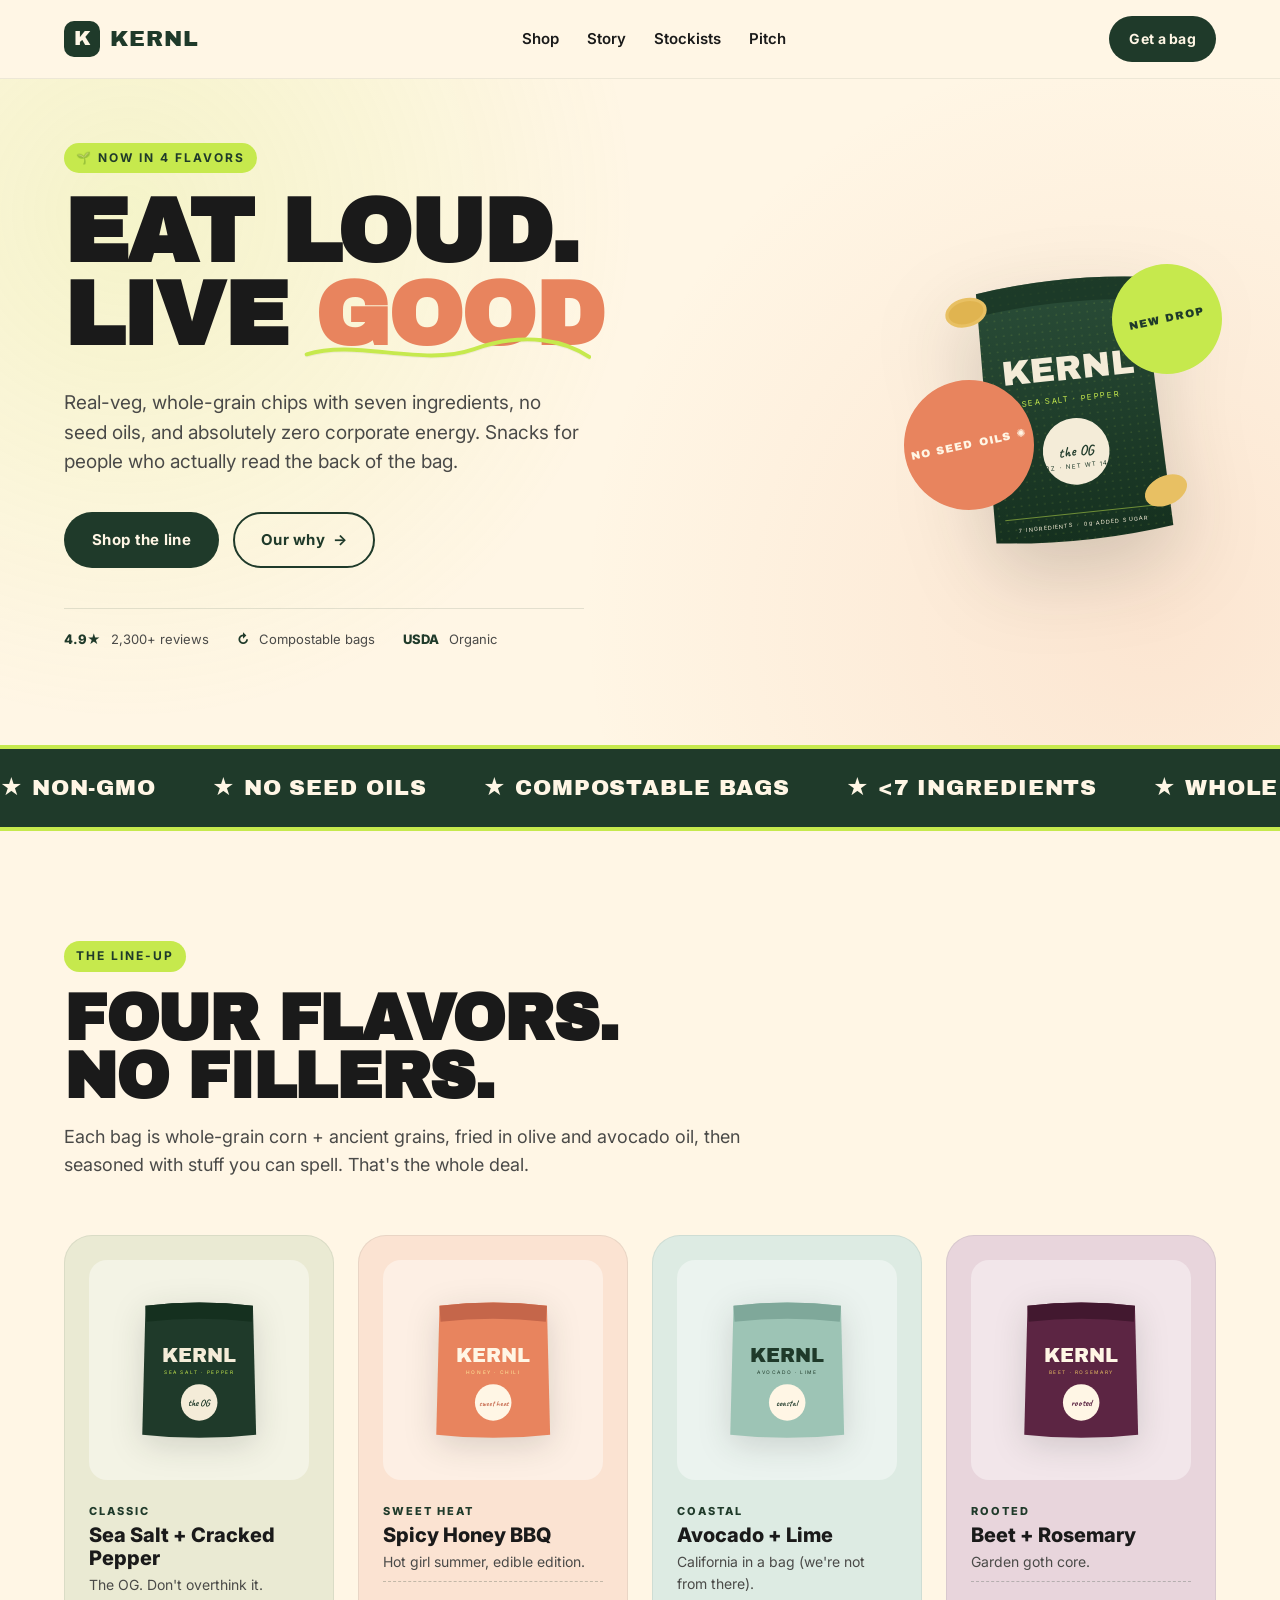
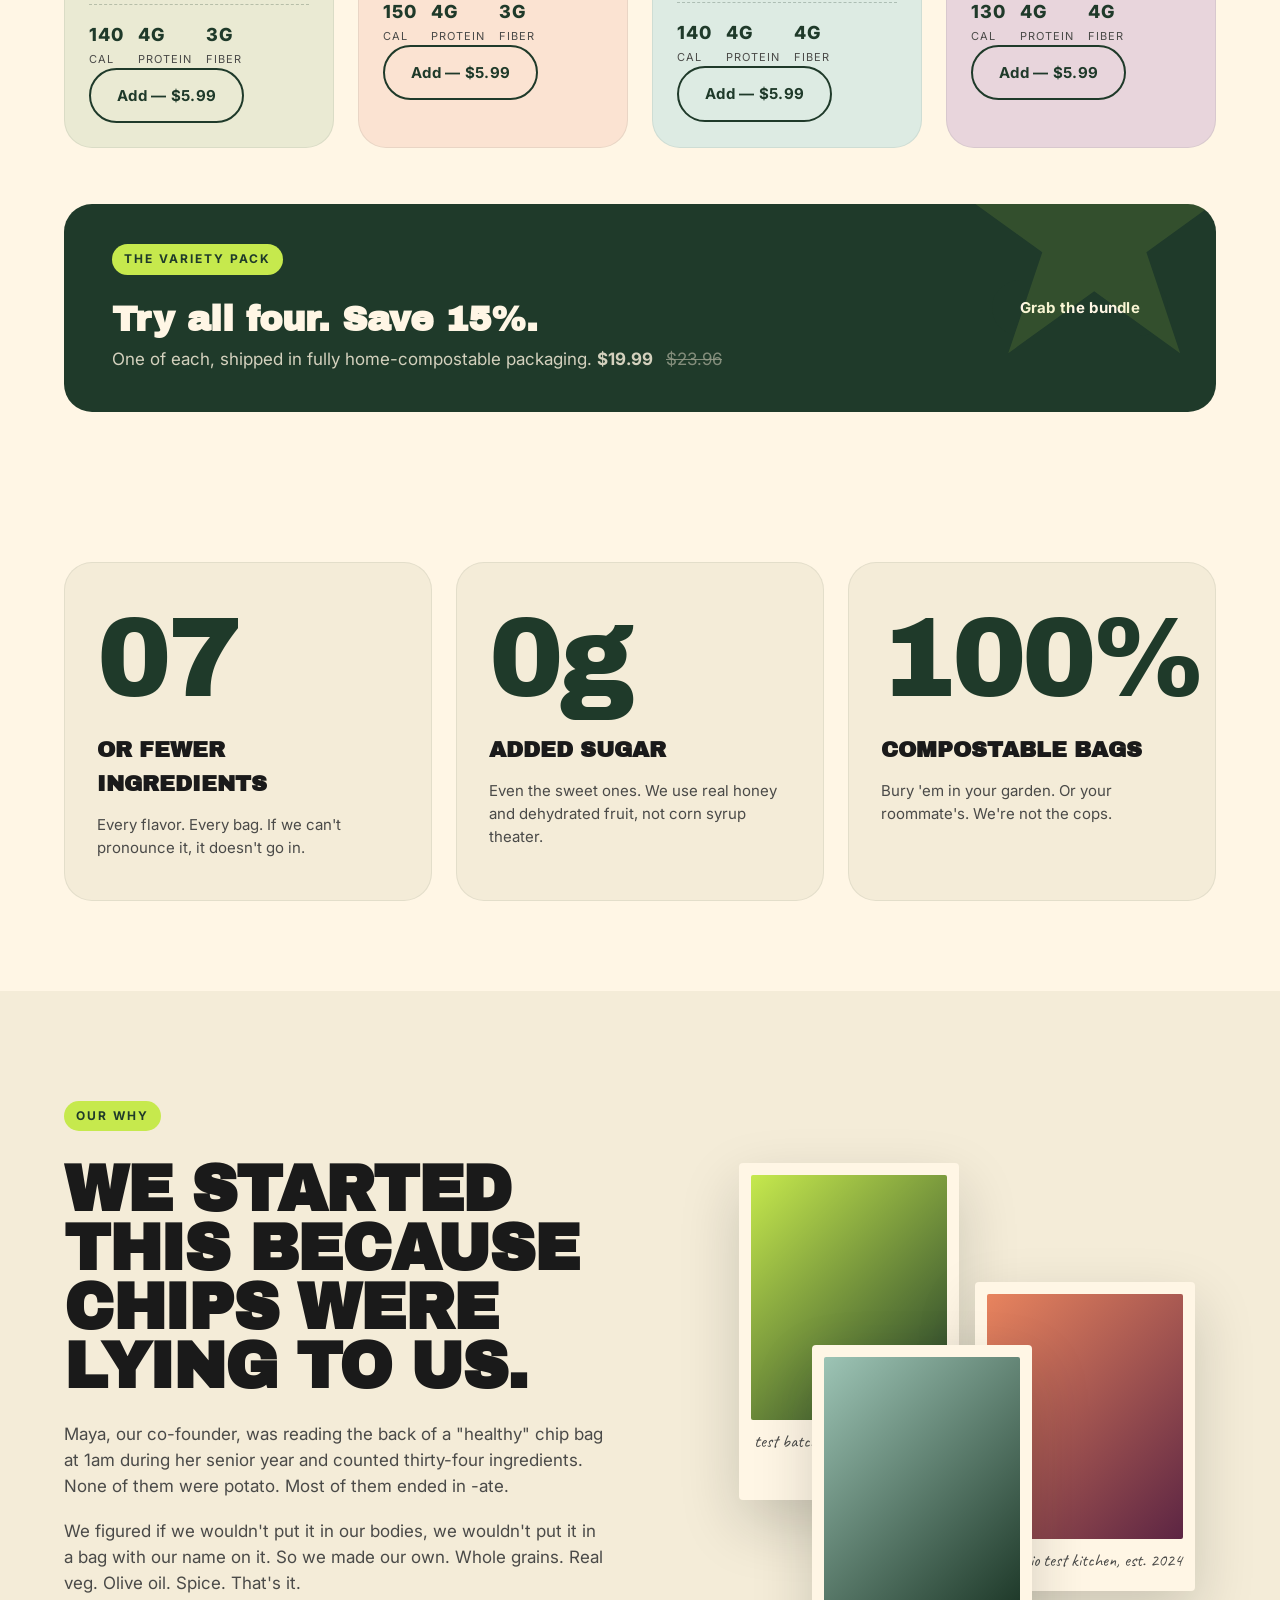
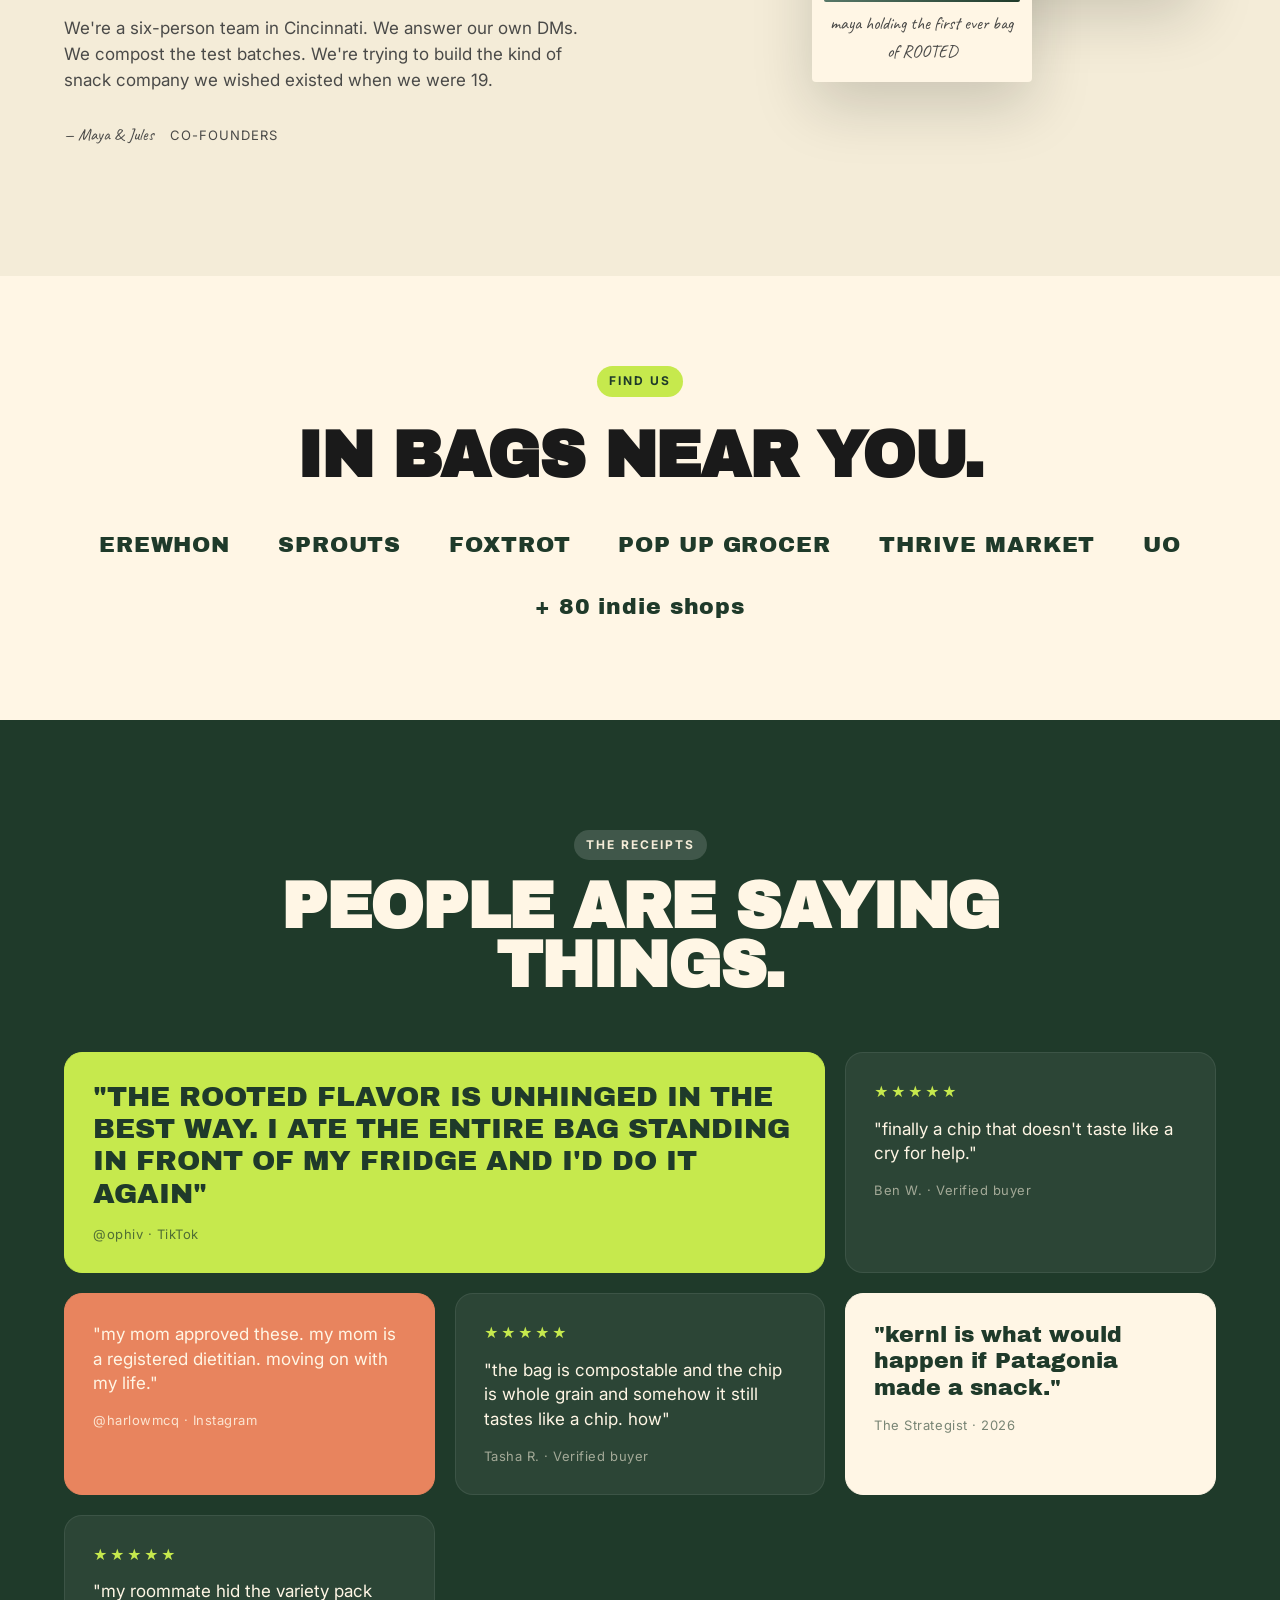
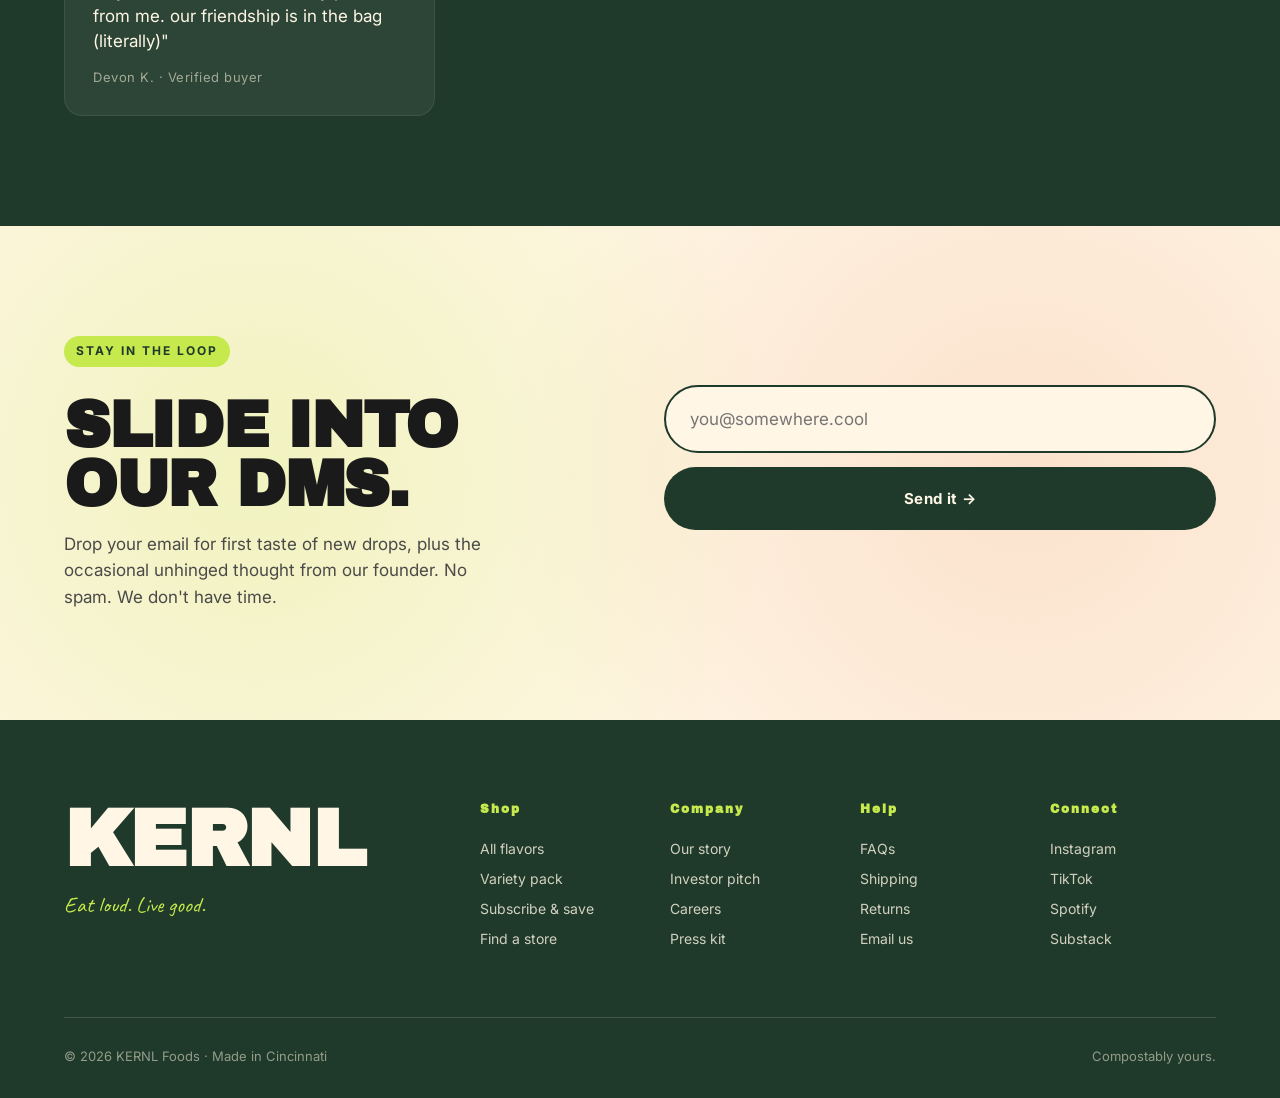
==== index.html @ ddf89a63 "Launch KERNL site and pitch deck Static GitHub Pages-ready site for KERNL, a clean-label snack chip " ====
<!DOCTYPE html>
<html lang="en">
<head>
  <meta charset="UTF-8" />
  <meta name="viewport" content="width=device-width, initial-scale=1.0" />
  <title>KERNL — Eat loud. Live good.</title>
  <meta name="description" content="Real-veg, whole-grain chips with seven ingredients, no seed oils, and absolutely zero corporate energy. Snacks for the health-loud generation." />
  <meta name="theme-color" content="#1F3A2A" />

  <meta property="og:title" content="KERNL — Eat loud. Live good." />
  <meta property="og:description" content="Real-veg, whole-grain chips. Seven ingredients. No seed oils. Zero corporate energy." />
  <meta property="og:type" content="website" />

  <link rel="preconnect" href="https://fonts.googleapis.com" />
  <link rel="preconnect" href="https://fonts.gstatic.com" crossorigin />
  <link href="https://fonts.googleapis.com/css2?family=Archivo+Black&family=Inter:wght@400;500;600;700;800&family=Caveat:wght@500;700&display=swap" rel="stylesheet" />
  <link rel="stylesheet" href="styles.css" />

  <link rel="icon" type="image/svg+xml" href="data:image/svg+xml,%3Csvg xmlns='http://www.w3.org/2000/svg' viewBox='0 0 64 64'%3E%3Crect width='64' height='64' rx='14' fill='%231F3A2A'/%3E%3Ctext x='50%25' y='58%25' font-family='Archivo Black, sans-serif' font-size='28' fill='%23F4ECD8' text-anchor='middle'%3EK%3C/text%3E%3C/svg%3E" />
</head>
<body>
  <a class="skip-link" href="#main">Skip to content</a>

  <header class="nav" id="nav">
    <div class="container nav__inner">
      <a href="#" class="nav__brand" aria-label="KERNL home">
        <span class="brand-mark">K</span>
        <span class="brand-text">KERNL</span>
      </a>
      <nav class="nav__links" aria-label="Primary">
        <a href="#products">Shop</a>
        <a href="#story">Story</a>
        <a href="#stockists">Stockists</a>
        <a href="slides/">Pitch</a>
      </nav>
      <a href="#products" class="btn btn--primary nav__cta">Get a bag</a>
      <button class="nav__toggle" aria-label="Open menu" aria-expanded="false" aria-controls="mobileMenu">
        <span></span><span></span><span></span>
      </button>
    </div>
    <div class="nav__mobile" id="mobileMenu" hidden>
      <a href="#products">Shop</a>
      <a href="#story">Story</a>
      <a href="#stockists">Stockists</a>
      <a href="slides/">Pitch</a>
      <a href="#products" class="btn btn--primary">Get a bag</a>
    </div>
  </header>

  <main id="main">

    <!-- HERO -->
    <section class="hero">
      <div class="container hero__grid">
        <div class="hero__copy">
          <span class="eyebrow">🌱 Now in 4 flavors</span>
          <h1 class="display">
            EAT LOUD.<br />
            LIVE <span class="hero__good">GOOD<svg class="hero__scribble" viewBox="0 0 220 24" aria-hidden="true"><path d="M2 14 C 40 2, 90 24, 130 10 S 200 4, 218 16" fill="none" stroke="currentColor" stroke-width="3" stroke-linecap="round"/></svg></span>
          </h1>
          <p class="hero__sub">
            Real-veg, whole-grain chips with seven ingredients, no seed oils,
            and absolutely zero corporate energy. Snacks for people who actually
            read the back of the bag.
          </p>
          <div class="hero__cta">
            <a href="#products" class="btn btn--primary">Shop the line</a>
            <a href="#story" class="btn btn--ghost">Our why <span aria-hidden="true">→</span></a>
          </div>
          <div class="hero__meta">
            <div><strong>4.9★</strong> 2,300+ reviews</div>
            <div><strong>↻</strong> Compostable bags</div>
            <div><strong>USDA</strong> Organic</div>
          </div>
        </div>

        <div class="hero__art" aria-hidden="true">
          <svg viewBox="0 0 480 540" class="hero__bag">
            <defs>
              <linearGradient id="bagGrad" x1="0" y1="0" x2="0" y2="1">
                <stop offset="0" stop-color="#2A4D38"/>
                <stop offset="1" stop-color="#15301F"/>
              </linearGradient>
              <pattern id="dots" x="0" y="0" width="14" height="14" patternUnits="userSpaceOnUse">
                <circle cx="2" cy="2" r="1.2" fill="#C6E94D" opacity=".25"/>
              </pattern>
            </defs>
            <g transform="translate(70 50) rotate(-6 180 240)">
              <path d="M30 20 Q180 0 330 20 L340 470 Q180 490 20 470 Z" fill="url(#bagGrad)"/>
              <path d="M30 20 Q180 0 330 20 L340 470 Q180 490 20 470 Z" fill="url(#dots)"/>
              <path d="M30 20 Q180 0 330 20 L325 60 Q180 42 35 60 Z" fill="#15301F" opacity=".6"/>
              <text x="180" y="190" text-anchor="middle" fill="#F4ECD8" font-family="Archivo Black" font-size="62">KERNL</text>
              <text x="180" y="230" text-anchor="middle" fill="#C6E94D" font-family="Inter" font-size="14" letter-spacing="3">SEA SALT · PEPPER</text>
              <circle cx="180" cy="320" r="60" fill="#F4ECD8"/>
              <text x="180" y="328" text-anchor="middle" fill="#1F3A2A" font-family="Caveat" font-weight="700" font-size="26">the OG</text>
              <text x="180" y="350" text-anchor="middle" fill="#1F3A2A" font-family="Inter" font-size="11" letter-spacing="2">5 OZ · NET WT 142g</text>
              <rect x="40" y="430" width="280" height="2" fill="#C6E94D" opacity=".5"/>
              <text x="180" y="455" text-anchor="middle" fill="#F4ECD8" font-family="Inter" font-size="10" letter-spacing="2">7 INGREDIENTS · 0g ADDED SUGAR</text>
            </g>
            <!-- floating chips -->
            <g class="float-1">
              <ellipse cx="60" cy="120" rx="38" ry="26" fill="#E8C063" transform="rotate(-15 60 120)"/>
              <ellipse cx="60" cy="120" rx="32" ry="20" fill="#D9A93F" transform="rotate(-15 60 120)" opacity=".5"/>
            </g>
            <g class="float-2">
              <ellipse cx="430" cy="80" rx="34" ry="22" fill="#E8C063" transform="rotate(20 430 80)"/>
            </g>
            <g class="float-3">
              <ellipse cx="420" cy="440" rx="40" ry="26" fill="#E8C063" transform="rotate(-25 420 440)"/>
            </g>
            <!-- leaves -->
            <path d="M30 380 Q60 360 90 390 Q60 410 30 380" fill="#C6E94D"/>
            <path d="M55 375 L 65 400" stroke="#1F3A2A" stroke-width="1.5"/>
          </svg>
          <div class="hero__sticker hero__sticker--1"><span>NEW DROP</span></div>
          <div class="hero__sticker hero__sticker--2"><span>NO SEED OILS ✺</span></div>
        </div>
      </div>
    </section>

    <!-- MARQUEE -->
    <section class="marquee" aria-hidden="true">
      <div class="marquee__track">
        <span>★ NON-GMO</span>
        <span>★ NO SEED OILS</span>
        <span>★ COMPOSTABLE BAGS</span>
        <span>★ &lt;7 INGREDIENTS</span>
        <span>★ WHOLE GRAIN</span>
        <span>★ B-CORP PENDING</span>
        <span>★ MADE IN OHIO</span>
        <span>★ NON-GMO</span>
        <span>★ NO SEED OILS</span>
        <span>★ COMPOSTABLE BAGS</span>
        <span>★ &lt;7 INGREDIENTS</span>
        <span>★ WHOLE GRAIN</span>
        <span>★ B-CORP PENDING</span>
        <span>★ MADE IN OHIO</span>
      </div>
    </section>

    <!-- PRODUCTS -->
    <section class="products" id="products">
      <div class="container">
        <header class="section-head">
          <span class="eyebrow">The Line-up</span>
          <h2 class="display section-head__title">Four flavors.<br/>No fillers.</h2>
          <p class="section-head__sub">Each bag is whole-grain corn + ancient grains, fried in olive and avocado oil, then seasoned with stuff you can spell. That's the whole deal.</p>
        </header>

        <div class="products__grid">
          <!-- Card 1 -->
          <article class="card" data-color="green">
            <div class="card__art">
              <svg viewBox="0 0 240 280" class="card__bag">
                <path d="M20 20 Q120 8 220 20 L226 260 Q120 272 14 260 Z" fill="#1F3A2A"/>
                <path d="M20 20 Q120 8 220 20 L218 50 Q120 38 22 50 Z" fill="#15301F"/>
                <text x="120" y="125" text-anchor="middle" fill="#F4ECD8" font-family="Archivo Black" font-size="36">KERNL</text>
                <text x="120" y="148" text-anchor="middle" fill="#C6E94D" font-family="Inter" font-size="9" letter-spacing="3">SEA SALT · PEPPER</text>
                <circle cx="120" cy="200" r="34" fill="#F4ECD8"/>
                <text x="120" y="206" text-anchor="middle" fill="#1F3A2A" font-family="Caveat" font-weight="700" font-size="18">the OG</text>
              </svg>
            </div>
            <div class="card__body">
              <span class="card__tag">CLASSIC</span>
              <h3 class="card__name">Sea Salt + Cracked Pepper</h3>
              <p class="card__desc">The OG. Don't overthink it.</p>
              <ul class="card__stats">
                <li><strong>140</strong>cal</li>
                <li><strong>4g</strong>protein</li>
                <li><strong>3g</strong>fiber</li>
              </ul>
              <button class="btn btn--ghost card__btn">Add — $5.99</button>
            </div>
          </article>

          <!-- Card 2 -->
          <article class="card" data-color="coral">
            <div class="card__art">
              <svg viewBox="0 0 240 280" class="card__bag">
                <path d="M20 20 Q120 8 220 20 L226 260 Q120 272 14 260 Z" fill="#E8845E"/>
                <path d="M20 20 Q120 8 220 20 L218 50 Q120 38 22 50 Z" fill="#C5664A"/>
                <text x="120" y="125" text-anchor="middle" fill="#FFF6E5" font-family="Archivo Black" font-size="36">KERNL</text>
                <text x="120" y="148" text-anchor="middle" fill="#FFE89A" font-family="Inter" font-size="9" letter-spacing="3">HONEY · CHILI</text>
                <circle cx="120" cy="200" r="34" fill="#FFF6E5"/>
                <text x="120" y="206" text-anchor="middle" fill="#C5664A" font-family="Caveat" font-weight="700" font-size="14">sweet heat</text>
              </svg>
            </div>
            <div class="card__body">
              <span class="card__tag">SWEET HEAT</span>
              <h3 class="card__name">Spicy Honey BBQ</h3>
              <p class="card__desc">Hot girl summer, edible edition.</p>
              <ul class="card__stats">
                <li><strong>150</strong>cal</li>
                <li><strong>4g</strong>protein</li>
                <li><strong>3g</strong>fiber</li>
              </ul>
              <button class="btn btn--ghost card__btn">Add — $5.99</button>
            </div>
          </article>

          <!-- Card 3 -->
          <article class="card" data-color="aqua">
            <div class="card__art">
              <svg viewBox="0 0 240 280" class="card__bag">
                <path d="M20 20 Q120 8 220 20 L226 260 Q120 272 14 260 Z" fill="#9DC4B5"/>
                <path d="M20 20 Q120 8 220 20 L218 50 Q120 38 22 50 Z" fill="#7FA89A"/>
                <text x="120" y="125" text-anchor="middle" fill="#1F3A2A" font-family="Archivo Black" font-size="36">KERNL</text>
                <text x="120" y="148" text-anchor="middle" fill="#1F3A2A" font-family="Inter" font-size="9" letter-spacing="3">AVOCADO · LIME</text>
                <circle cx="120" cy="200" r="34" fill="#FFF6E5"/>
                <text x="120" y="206" text-anchor="middle" fill="#1F3A2A" font-family="Caveat" font-weight="700" font-size="16">coastal</text>
              </svg>
            </div>
            <div class="card__body">
              <span class="card__tag">COASTAL</span>
              <h3 class="card__name">Avocado + Lime</h3>
              <p class="card__desc">California in a bag (we're not from there).</p>
              <ul class="card__stats">
                <li><strong>140</strong>cal</li>
                <li><strong>4g</strong>protein</li>
                <li><strong>4g</strong>fiber</li>
              </ul>
              <button class="btn btn--ghost card__btn">Add — $5.99</button>
            </div>
          </article>

          <!-- Card 4 -->
          <article class="card" data-color="beet">
            <div class="card__art">
              <svg viewBox="0 0 240 280" class="card__bag">
                <path d="M20 20 Q120 8 220 20 L226 260 Q120 272 14 260 Z" fill="#5C2543"/>
                <path d="M20 20 Q120 8 220 20 L218 50 Q120 38 22 50 Z" fill="#42182F"/>
                <text x="120" y="125" text-anchor="middle" fill="#FFF6E5" font-family="Archivo Black" font-size="36">KERNL</text>
                <text x="120" y="148" text-anchor="middle" fill="#E8C063" font-family="Inter" font-size="9" letter-spacing="3">BEET · ROSEMARY</text>
                <circle cx="120" cy="200" r="34" fill="#FFF6E5"/>
                <text x="120" y="206" text-anchor="middle" fill="#5C2543" font-family="Caveat" font-weight="700" font-size="18">rooted</text>
              </svg>
            </div>
            <div class="card__body">
              <span class="card__tag">ROOTED</span>
              <h3 class="card__name">Beet + Rosemary</h3>
              <p class="card__desc">Garden goth core.</p>
              <ul class="card__stats">
                <li><strong>130</strong>cal</li>
                <li><strong>4g</strong>protein</li>
                <li><strong>4g</strong>fiber</li>
              </ul>
              <button class="btn btn--ghost card__btn">Add — $5.99</button>
            </div>
          </article>
        </div>

        <div class="bundle">
          <div>
            <span class="eyebrow">The Variety Pack</span>
            <h3 class="bundle__title">Try all four. Save 15%.</h3>
            <p>One of each, shipped in fully home-compostable packaging. <strong>$19.99</strong> <s>$23.96</s></p>
          </div>
          <a href="#" class="btn btn--primary">Grab the bundle</a>
        </div>
      </div>
    </section>

    <!-- PILLARS -->
    <section class="pillars">
      <div class="container">
        <div class="pillars__grid">
          <div class="pillar">
            <div class="pillar__num">07</div>
            <h3>or fewer ingredients</h3>
            <p>Every flavor. Every bag. If we can't pronounce it, it doesn't go in.</p>
          </div>
          <div class="pillar">
            <div class="pillar__num">0g</div>
            <h3>added sugar</h3>
            <p>Even the sweet ones. We use real honey and dehydrated fruit, not corn syrup theater.</p>
          </div>
          <div class="pillar">
            <div class="pillar__num">100%</div>
            <h3>compostable bags</h3>
            <p>Bury 'em in your garden. Or your roommate's. We're not the cops.</p>
          </div>
        </div>
      </div>
    </section>

    <!-- STORY -->
    <section class="story" id="story">
      <div class="container story__grid">
        <div class="story__copy">
          <span class="eyebrow">Our why</span>
          <h2 class="display">We started this because chips were lying to us.</h2>
          <p>Maya, our co-founder, was reading the back of a "healthy" chip bag at 1am during her senior year and counted thirty-four ingredients. None of them were potato. Most of them ended in -ate.</p>
          <p>We figured if we wouldn't put it in our bodies, we wouldn't put it in a bag with our name on it. So we made our own. Whole grains. Real veg. Olive oil. Spice. That's it.</p>
          <p>We're a six-person team in Cincinnati. We answer our own DMs. We compost the test batches. We're trying to build the kind of snack company we wished existed when we were 19.</p>
          <p class="story__sign">— Maya & Jules <span class="story__role">Co-founders</span></p>
        </div>
        <div class="story__art">
          <div class="polaroid polaroid--1">
            <div class="polaroid__img" style="background: linear-gradient(135deg,#C6E94D,#1F3A2A)"></div>
            <p>test batch #14 — too salty, ate it anyway</p>
          </div>
          <div class="polaroid polaroid--2">
            <div class="polaroid__img" style="background: linear-gradient(135deg,#E8845E,#5C2543)"></div>
            <p>the Ohio test kitchen, est. 2024</p>
          </div>
          <div class="polaroid polaroid--3">
            <div class="polaroid__img" style="background: linear-gradient(135deg,#9DC4B5,#1F3A2A)"></div>
            <p>maya holding the first ever bag of ROOTED</p>
          </div>
        </div>
      </div>
    </section>

    <!-- STOCKISTS -->
    <section class="stockists" id="stockists">
      <div class="container">
        <span class="eyebrow">Find us</span>
        <h2 class="display">In bags near you.</h2>
        <div class="stockists__logos">
          <span>EREWHON</span>
          <span>SPROUTS</span>
          <span>FOXTROT</span>
          <span>POP UP GROCER</span>
          <span>THRIVE MARKET</span>
          <span>UO</span>
          <span>+ 80 indie shops</span>
        </div>
      </div>
    </section>

    <!-- SOCIAL PROOF -->
    <section class="social">
      <div class="container">
        <header class="section-head section-head--center">
          <span class="eyebrow eyebrow--light">The receipts</span>
          <h2 class="display">People are saying things.</h2>
        </header>

        <div class="social__grid">
          <article class="quote quote--lg">
            <p>"the rooted flavor is unhinged in the best way. i ate the entire bag standing in front of my fridge and i'd do it again"</p>
            <footer>@ophiv · TikTok</footer>
          </article>
          <article class="quote">
            <div class="stars">★★★★★</div>
            <p>"finally a chip that doesn't taste like a cry for help."</p>
            <footer>Ben W. · Verified buyer</footer>
          </article>
          <article class="quote quote--accent">
            <p>"my mom approved these. my mom is a registered dietitian. moving on with my life."</p>
            <footer>@harlowmcq · Instagram</footer>
          </article>
          <article class="quote">
            <div class="stars">★★★★★</div>
            <p>"the bag is compostable and the chip is whole grain and somehow it still tastes like a chip. how"</p>
            <footer>Tasha R. · Verified buyer</footer>
          </article>
          <article class="quote quote--dark">
            <p>"kernl is what would happen if Patagonia made a snack."</p>
            <footer>The Strategist · 2026</footer>
          </article>
          <article class="quote">
            <div class="stars">★★★★★</div>
            <p>"my roommate hid the variety pack from me. our friendship is in the bag (literally)"</p>
            <footer>Devon K. · Verified buyer</footer>
          </article>
        </div>
      </div>
    </section>

    <!-- NEWSLETTER -->
    <section class="newsletter">
      <div class="container newsletter__inner">
        <div>
          <span class="eyebrow">Stay in the loop</span>
          <h2 class="display">Slide into our DMs.</h2>
          <p>Drop your email for first taste of new drops, plus the occasional unhinged thought from our founder. No spam. We don't have time.</p>
        </div>
        <form class="newsletter__form" id="newsletterForm" novalidate>
          <label for="email" class="visually-hidden">Email address</label>
          <input id="email" name="email" type="email" placeholder="you@somewhere.cool" required />
          <button type="submit" class="btn btn--primary">Send it →</button>
          <p class="newsletter__msg" id="newsletterMsg" aria-live="polite"></p>
        </form>
      </div>
    </section>

  </main>

  <footer class="footer">
    <div class="container">
      <div class="footer__top">
        <div class="footer__brand">
          <h2 class="footer__wordmark">KERNL</h2>
          <p>Eat loud. Live good.</p>
        </div>
        <div class="footer__cols">
          <div>
            <h4>Shop</h4>
            <a href="#products">All flavors</a>
            <a href="#products">Variety pack</a>
            <a href="#products">Subscribe & save</a>
            <a href="#stockists">Find a store</a>
          </div>
          <div>
            <h4>Company</h4>
            <a href="#story">Our story</a>
            <a href="slides/">Investor pitch</a>
            <a href="#">Careers</a>
            <a href="#">Press kit</a>
          </div>
          <div>
            <h4>Help</h4>
            <a href="#">FAQs</a>
            <a href="#">Shipping</a>
            <a href="#">Returns</a>
            <a href="mailto:hi@kernl.snacks">Email us</a>
          </div>
          <div>
            <h4>Connect</h4>
            <a href="#">Instagram</a>
            <a href="#">TikTok</a>
            <a href="#">Spotify</a>
            <a href="#">Substack</a>
          </div>
        </div>
      </div>
      <div class="footer__bottom">
        <span>© 2026 KERNL Foods · Made in Cincinnati</span>
        <span>Compostably yours.</span>
      </div>
    </div>
  </footer>

  <script src="app.js" defer></script>
</body>
</html>
---- styles.css ----
/* =========================================================
   KERNL — base styles
   ========================================================= */

:root {
  --moss: #1F3A2A;
  --moss-deep: #15301F;
  --cream: #F4ECD8;
  --cream-light: #FFF6E5;
  --lime: #C6E94D;
  --coral: #E8845E;
  --beet: #5C2543;
  --aqua: #9DC4B5;
  --gold: #E8C063;
  --ink: #1A1A1A;
  --ink-soft: #4A4A48;

  --shadow-sm: 0 2px 0 rgba(20,30,20,.08);
  --shadow-md: 0 8px 24px rgba(20,30,20,.10);
  --shadow-lg: 0 24px 60px rgba(20,30,20,.18);

  --radius-sm: 8px;
  --radius-md: 18px;
  --radius-lg: 28px;
  --radius-xl: 40px;

  --display: 'Archivo Black', 'Inter', system-ui, sans-serif;
  --body: 'Inter', system-ui, -apple-system, sans-serif;
  --hand: 'Caveat', cursive;

  --container: 1200px;
}

* { box-sizing: border-box; margin: 0; padding: 0; }

html {
  scroll-behavior: smooth;
  -webkit-text-size-adjust: 100%;
}

body {
  font-family: var(--body);
  font-size: 17px;
  line-height: 1.55;
  color: var(--ink);
  background: var(--cream-light);
  overflow-x: hidden;
  -webkit-font-smoothing: antialiased;
  text-rendering: optimizeLegibility;
}

img, svg { display: block; max-width: 100%; }

a { color: inherit; text-decoration: none; }
a:hover { opacity: .85; }

button { font: inherit; cursor: pointer; border: 0; background: none; color: inherit; }

::selection { background: var(--lime); color: var(--moss); }

.skip-link {
  position: absolute; left: -9999px; top: 0;
  background: var(--moss); color: var(--cream); padding: 12px 16px;
  z-index: 1000; border-radius: 0 0 8px 0;
}
.skip-link:focus { left: 0; }

.visually-hidden {
  position: absolute !important; width: 1px; height: 1px;
  padding: 0; margin: -1px; overflow: hidden; clip: rect(0,0,0,0); border: 0;
}

.container {
  width: 100%;
  max-width: var(--container);
  margin: 0 auto;
  padding: 0 24px;
}

/* =========================================================
   Typography
   ========================================================= */

.display {
  font-family: var(--display);
  font-weight: 900;
  line-height: .92;
  letter-spacing: -0.02em;
  text-transform: uppercase;
}

h1.display { font-size: clamp(2.6rem, 7vw, 6rem); }
h2.display { font-size: clamp(2.2rem, 5vw, 4.2rem); }
h3.display { font-size: clamp(1.6rem, 3vw, 2.4rem); }

.eyebrow {
  display: inline-block;
  font-size: 12px;
  font-weight: 700;
  letter-spacing: 2px;
  text-transform: uppercase;
  color: var(--moss);
  background: var(--lime);
  padding: 6px 12px;
  border-radius: 999px;
  margin-bottom: 18px;
}
.eyebrow--light { color: var(--cream); background: rgba(255,255,255,.15); }

.section-head { max-width: 720px; margin-bottom: 56px; }
.section-head--center { margin-left: auto; margin-right: auto; text-align: center; }
.section-head__title { margin-bottom: 16px; }
.section-head__sub { font-size: 18px; color: var(--ink-soft); }

/* =========================================================
   Buttons
   ========================================================= */

.btn {
  display: inline-flex;
  align-items: center;
  justify-content: center;
  gap: 8px;
  padding: 14px 26px;
  font-weight: 700;
  font-size: 15px;
  letter-spacing: .02em;
  border-radius: 999px;
  transition: transform .15s ease, box-shadow .15s ease, background .15s ease;
  white-space: nowrap;
  cursor: pointer;
  border: 2px solid transparent;
}
.btn:hover { transform: translateY(-2px); opacity: 1; }
.btn:active { transform: translateY(0); }

.btn--primary { background: var(--moss); color: var(--cream-light); }
.btn--primary:hover { background: var(--moss-deep); box-shadow: var(--shadow-md); }

.btn--ghost {
  background: transparent;
  color: var(--moss);
  border-color: var(--moss);
}
.btn--ghost:hover { background: var(--moss); color: var(--cream-light); }

/* =========================================================
   Nav
   ========================================================= */

.nav {
  position: sticky;
  top: 0;
  z-index: 100;
  background: var(--cream-light);
  border-bottom: 1px solid rgba(31,58,42,.08);
  transition: box-shadow .2s ease, padding .2s ease;
}
.nav.is-scrolled { box-shadow: var(--shadow-sm); }

.nav__inner {
  display: flex;
  align-items: center;
  justify-content: space-between;
  gap: 24px;
  padding: 16px 24px;
}

.nav__brand { display: flex; align-items: center; gap: 10px; font-family: var(--display); font-size: 22px; }
.brand-mark {
  display: grid; place-items: center;
  width: 36px; height: 36px;
  background: var(--moss); color: var(--cream-light);
  border-radius: 10px;
  font-family: var(--display); font-size: 20px;
}
.brand-text { letter-spacing: .04em; color: var(--moss); }

.nav__links { display: flex; gap: 28px; font-weight: 600; font-size: 15px; }
.nav__links a { color: var(--ink); }

.nav__cta { padding: 10px 18px; font-size: 14px; }

.nav__toggle { display: none; flex-direction: column; gap: 5px; padding: 8px; }
.nav__toggle span { display: block; width: 22px; height: 2px; background: var(--moss); border-radius: 2px; transition: transform .2s; }

.nav__mobile {
  display: none;
  flex-direction: column;
  gap: 18px;
  padding: 20px 24px 28px;
  background: var(--cream-light);
  border-top: 1px solid rgba(31,58,42,.08);
  font-weight: 600;
}
.nav__mobile a { color: var(--ink); padding: 6px 0; }
.nav__mobile.is-open { display: flex; }

@media (max-width: 800px) {
  .nav__links, .nav__cta { display: none; }
  .nav__toggle { display: flex; }
}

/* =========================================================
   Hero
   ========================================================= */

.hero {
  padding: 64px 0 96px;
  position: relative;
  overflow: hidden;
}
.hero::before {
  content: '';
  position: absolute;
  inset: 0;
  background:
    radial-gradient(circle at 10% 20%, rgba(198,233,77,.18), transparent 40%),
    radial-gradient(circle at 90% 80%, rgba(232,132,94,.15), transparent 45%);
  pointer-events: none;
}
.hero__grid {
  display: grid;
  grid-template-columns: 1.05fr .95fr;
  gap: 48px;
  align-items: center;
  position: relative;
}

.hero__copy { z-index: 1; }
.hero__good { display: inline-block; position: relative; color: var(--coral); }
.hero__scribble {
  position: absolute;
  left: -4%; bottom: -14%;
  width: 108%; height: auto;
  color: var(--lime);
  filter: drop-shadow(0 1px 0 rgba(0,0,0,.05));
}

.hero__sub {
  font-size: clamp(16px, 1.6vw, 19px);
  color: var(--ink-soft);
  max-width: 520px;
  margin: 32px 0 36px;
}

.hero__cta { display: flex; gap: 14px; flex-wrap: wrap; margin-bottom: 40px; }

.hero__meta {
  display: flex;
  gap: 28px;
  flex-wrap: wrap;
  font-size: 13px;
  color: var(--ink-soft);
  border-top: 1px solid rgba(31,58,42,.12);
  padding-top: 20px;
  max-width: 520px;
}
.hero__meta strong { color: var(--moss); font-weight: 800; margin-right: 6px; }

.hero__art {
  position: relative;
  aspect-ratio: 1 / 1;
  max-width: 540px;
  margin-left: auto;
}
.hero__bag { width: 100%; height: 100%; filter: drop-shadow(0 30px 40px rgba(20,30,20,.18)); }

.hero__sticker {
  position: absolute;
  display: grid; place-items: center;
  width: 110px; height: 110px;
  border-radius: 50%;
  font-family: var(--display);
  font-size: 11px;
  letter-spacing: .12em;
  text-align: center;
  transform: rotate(-12deg);
  animation: spin 18s linear infinite;
}
.hero__sticker span { line-height: 1.2; }
.hero__sticker--1 {
  background: var(--lime); color: var(--moss);
  top: 6%; right: -2%;
}
.hero__sticker--2 {
  background: var(--coral); color: var(--cream-light);
  bottom: 12%; left: -4%;
  width: 130px; height: 130px;
  animation-direction: reverse;
}

@keyframes spin {
  to { transform: rotate(348deg); }
}

.float-1 { animation: bob 6s ease-in-out infinite; transform-origin: center; }
.float-2 { animation: bob 7s ease-in-out infinite reverse; }
.float-3 { animation: bob 5.5s ease-in-out infinite; }
@keyframes bob {
  0%, 100% { transform: translateY(0); }
  50% { transform: translateY(-12px); }
}

@media (max-width: 880px) {
  .hero__grid { grid-template-columns: 1fr; }
  .hero__art { max-width: 420px; margin: 0 auto; }
}

/* =========================================================
   Marquee
   ========================================================= */

.marquee {
  background: var(--moss);
  color: var(--cream-light);
  padding: 22px 0;
  border-top: 4px solid var(--lime);
  border-bottom: 4px solid var(--lime);
  overflow: hidden;
}
.marquee__track {
  display: flex;
  gap: 56px;
  white-space: nowrap;
  animation: marquee 35s linear infinite;
  font-family: var(--display);
  font-size: 22px;
  letter-spacing: .04em;
}
.marquee__track span { display: inline-block; }
@keyframes marquee {
  from { transform: translateX(0); }
  to { transform: translateX(-50%); }
}

/* =========================================================
   Products
   ========================================================= */

.products { padding: 110px 0 90px; }

.products__grid {
  display: grid;
  grid-template-columns: repeat(4, 1fr);
  gap: 24px;
}
@media (max-width: 1000px) { .products__grid { grid-template-columns: repeat(2, 1fr); } }
@media (max-width: 540px)  { .products__grid { grid-template-columns: 1fr; } }

.card {
  background: var(--cream);
  border-radius: var(--radius-lg);
  padding: 24px;
  display: flex;
  flex-direction: column;
  gap: 16px;
  transition: transform .25s ease, box-shadow .25s ease;
  border: 1px solid rgba(31,58,42,.08);
}
.card:hover { transform: translateY(-6px); box-shadow: var(--shadow-lg); }

.card[data-color="green"] { background: #EAEAD3; }
.card[data-color="coral"] { background: #FBE3D2; }
.card[data-color="aqua"]  { background: #DDEBE3; }
.card[data-color="beet"]  { background: #E8D5DC; }

.card__art {
  aspect-ratio: 1 / 1;
  display: grid; place-items: center;
  background: rgba(255,255,255,.4);
  border-radius: var(--radius-md);
  padding: 16px;
}
.card__bag { width: 80%; height: 80%; transition: transform .3s ease; filter: drop-shadow(0 8px 16px rgba(20,30,20,.15)); }
.card:hover .card__bag { transform: rotate(-3deg) scale(1.04); }

.card__tag {
  display: inline-block;
  font-size: 11px; font-weight: 800; letter-spacing: 2px;
  text-transform: uppercase;
  color: var(--moss);
  margin-bottom: 4px;
}
.card__name { font-size: 20px; font-weight: 800; line-height: 1.15; margin-bottom: 4px; color: var(--ink); }
.card__desc { color: var(--ink-soft); font-size: 14px; }

.card__stats {
  display: flex;
  gap: 14px;
  list-style: none;
  margin-top: 8px;
  padding-top: 16px;
  border-top: 1px dashed rgba(31,58,42,.25);
  font-size: 11px;
  color: var(--ink-soft);
  text-transform: uppercase;
  letter-spacing: 1px;
}
.card__stats li { display: flex; flex-direction: column; gap: 2px; }
.card__stats strong { font-size: 18px; color: var(--moss); font-weight: 800; }

.card__btn { margin-top: auto; align-self: flex-start; }

.bundle {
  margin-top: 56px;
  background: var(--moss);
  color: var(--cream-light);
  border-radius: var(--radius-lg);
  padding: 40px 48px;
  display: flex;
  align-items: center;
  justify-content: space-between;
  gap: 32px;
  flex-wrap: wrap;
  position: relative;
  overflow: hidden;
}
.bundle::before {
  content: '★';
  position: absolute;
  right: -40px; bottom: -80px;
  font-size: 320px;
  color: var(--lime); opacity: .12;
  font-family: var(--display);
}
.bundle .eyebrow { background: var(--lime); }
.bundle__title { font-family: var(--display); font-size: clamp(1.6rem, 3vw, 2.2rem); margin: 8px 0; line-height: 1.05; }
.bundle p { color: rgba(244,236,216,.85); }
.bundle s { opacity: .55; margin-left: 8px; }

/* =========================================================
   Pillars
   ========================================================= */

.pillars { padding: 60px 0 90px; }
.pillars__grid {
  display: grid;
  grid-template-columns: repeat(3, 1fr);
  gap: 24px;
}
@media (max-width: 800px) { .pillars__grid { grid-template-columns: 1fr; } }

.pillar {
  background: var(--cream);
  border-radius: var(--radius-lg);
  padding: 40px 32px;
  border: 1px solid rgba(31,58,42,.08);
  position: relative;
  overflow: hidden;
}
.pillar__num {
  font-family: var(--display);
  font-size: clamp(4rem, 9vw, 7rem);
  line-height: 1;
  color: var(--moss);
  margin-bottom: 18px;
  letter-spacing: -.04em;
}
.pillar h3 {
  font-family: var(--display);
  font-size: 22px;
  margin-bottom: 12px;
  color: var(--ink);
  text-transform: uppercase;
}
.pillar p { color: var(--ink-soft); font-size: 15px; }

/* =========================================================
   Story
   ========================================================= */

.story {
  background: var(--cream);
  padding: 110px 0;
}
.story__grid {
  display: grid;
  grid-template-columns: 1.1fr 1fr;
  gap: 64px;
  align-items: center;
}
@media (max-width: 900px) { .story__grid { grid-template-columns: 1fr; gap: 48px; } }

.story__copy h2 { margin: 12px 0 24px; }
.story__copy p { margin-bottom: 18px; color: var(--ink-soft); font-size: 17px; max-width: 540px; }
.story__sign { font-family: var(--hand); font-size: 28px; color: var(--moss); margin-top: 28px; }
.story__role { font-family: var(--body); font-size: 13px; color: var(--ink-soft); margin-left: 12px; letter-spacing: 1px; text-transform: uppercase; }

.story__art {
  position: relative;
  height: 540px;
}
.polaroid {
  position: absolute;
  background: var(--cream-light);
  padding: 12px 12px 16px;
  border-radius: 4px;
  box-shadow: var(--shadow-lg);
  width: 220px;
  transition: transform .3s ease;
}
.polaroid:hover { transform: rotate(0) translateY(-6px) !important; z-index: 5; }
.polaroid p { font-family: var(--hand); font-size: 18px; color: var(--ink-soft); margin-top: 8px; text-align: center; }
.polaroid__img { width: 100%; aspect-ratio: 4 / 5; border-radius: 2px; }

.polaroid--1 { top: 0; left: 8%; transform: rotate(-6deg); }
.polaroid--2 { top: 22%; right: 4%; transform: rotate(5deg); z-index: 2; }
.polaroid--3 { bottom: 4%; left: 22%; transform: rotate(-2deg); z-index: 3; }

@media (max-width: 540px) {
  .story__art { height: 460px; }
  .polaroid { width: 180px; }
}

/* =========================================================
   Stockists
   ========================================================= */

.stockists { padding: 90px 0; text-align: center; }
.stockists h2 { margin: 12px 0 36px; }
.stockists__logos {
  display: flex;
  flex-wrap: wrap;
  justify-content: center;
  gap: 16px 48px;
  font-family: var(--display);
  font-size: 22px;
  color: var(--moss);
  opacity: .9;
}
.stockists__logos span { padding: 6px 0; letter-spacing: .04em; }

/* =========================================================
   Social proof
   ========================================================= */

.social {
  background: var(--moss);
  color: var(--cream-light);
  padding: 110px 0;
}
.social__grid {
  display: grid;
  grid-template-columns: repeat(3, 1fr);
  gap: 20px;
  margin-top: 48px;
}
@media (max-width: 900px) { .social__grid { grid-template-columns: repeat(2, 1fr); } }
@media (max-width: 600px) { .social__grid { grid-template-columns: 1fr; } }

.quote {
  background: rgba(255,255,255,.06);
  padding: 28px;
  border-radius: var(--radius-md);
  display: flex;
  flex-direction: column;
  gap: 14px;
  border: 1px solid rgba(255,255,255,.08);
}
.quote p { font-size: 17px; line-height: 1.45; }
.quote footer { font-size: 13px; color: rgba(244,236,216,.6); letter-spacing: .04em; }
.quote .stars { color: var(--lime); font-size: 14px; letter-spacing: 2px; }

.quote--lg { grid-column: span 2; background: var(--lime); color: var(--moss); border-color: var(--lime); }
.quote--lg p { font-family: var(--display); font-size: 28px; line-height: 1.15; text-transform: uppercase; }
.quote--lg footer { color: rgba(31,58,42,.7); }

.quote--accent { background: var(--coral); color: var(--cream-light); border-color: var(--coral); }
.quote--accent footer { color: rgba(255,246,229,.85); }

.quote--dark { background: var(--cream-light); color: var(--moss); border-color: var(--cream-light); }
.quote--dark p { font-family: var(--display); font-size: 22px; line-height: 1.2; }
.quote--dark footer { color: rgba(31,58,42,.6); }

@media (max-width: 900px) { .quote--lg { grid-column: span 2; } }
@media (max-width: 600px) { .quote--lg { grid-column: span 1; } .quote--lg p { font-size: 22px; } }

/* =========================================================
   Newsletter
   ========================================================= */

.newsletter {
  padding: 110px 0;
  background:
    radial-gradient(circle at 20% 50%, rgba(198,233,77,.25), transparent 50%),
    radial-gradient(circle at 80% 50%, rgba(232,132,94,.18), transparent 50%),
    var(--cream-light);
}
.newsletter__inner {
  display: grid;
  grid-template-columns: 1fr 1fr;
  gap: 48px;
  align-items: center;
}
@media (max-width: 800px) { .newsletter__inner { grid-template-columns: 1fr; } }

.newsletter h2 { margin: 12px 0 16px; }
.newsletter p { color: var(--ink-soft); max-width: 420px; }

.newsletter__form { position: relative; }
.newsletter__form input {
  width: 100%;
  padding: 22px 24px;
  font-size: 17px;
  font-family: var(--body);
  border: 2px solid var(--moss);
  border-radius: 999px;
  background: var(--cream-light);
  color: var(--ink);
  outline: none;
  margin-bottom: 14px;
  transition: box-shadow .15s ease;
}
.newsletter__form input:focus { box-shadow: 0 0 0 4px rgba(198,233,77,.5); }
.newsletter__form .btn { width: 100%; padding: 18px 26px; }
.newsletter__msg { font-size: 14px; color: var(--moss); margin-top: 12px; min-height: 20px; font-weight: 600; }

/* =========================================================
   Footer
   ========================================================= */

.footer {
  background: var(--moss);
  color: var(--cream-light);
  padding: 80px 0 32px;
}
.footer__top {
  display: grid;
  grid-template-columns: 1fr 2fr;
  gap: 48px;
  padding-bottom: 64px;
  border-bottom: 1px solid rgba(244,236,216,.15);
}
@media (max-width: 800px) { .footer__top { grid-template-columns: 1fr; gap: 32px; } }

.footer__wordmark {
  font-family: var(--display);
  font-size: clamp(3rem, 8vw, 5rem);
  line-height: 1;
  letter-spacing: -.02em;
}
.footer__brand p { font-family: var(--hand); font-size: 22px; color: var(--lime); margin-top: 8px; }

.footer__cols {
  display: grid;
  grid-template-columns: repeat(4, 1fr);
  gap: 24px;
}
@media (max-width: 600px) { .footer__cols { grid-template-columns: repeat(2, 1fr); } }

.footer__cols h4 {
  font-family: var(--display);
  font-size: 12px;
  letter-spacing: 2px;
  margin-bottom: 16px;
  color: var(--lime);
}
.footer__cols a {
  display: block;
  padding: 4px 0;
  color: var(--cream-light);
  font-size: 14px;
  opacity: .8;
}
.footer__cols a:hover { opacity: 1; }

.footer__bottom {
  display: flex;
  justify-content: space-between;
  flex-wrap: wrap;
  gap: 12px;
  padding-top: 28px;
  font-size: 13px;
  color: rgba(244,236,216,.55);
}

/* =========================================================
   Reveal-on-scroll
   ========================================================= */

.reveal {
  opacity: 0;
  transform: translateY(24px);
  transition: opacity .7s ease, transform .7s cubic-bezier(.2,.8,.2,1);
}
.reveal.is-visible { opacity: 1; transform: none; }

@media (prefers-reduced-motion: reduce) {
  .reveal { opacity: 1; transform: none; transition: none; }
  .marquee__track,
  .hero__sticker,
  .float-1, .float-2, .float-3 { animation: none !important; }
  html { scroll-behavior: auto; }
}
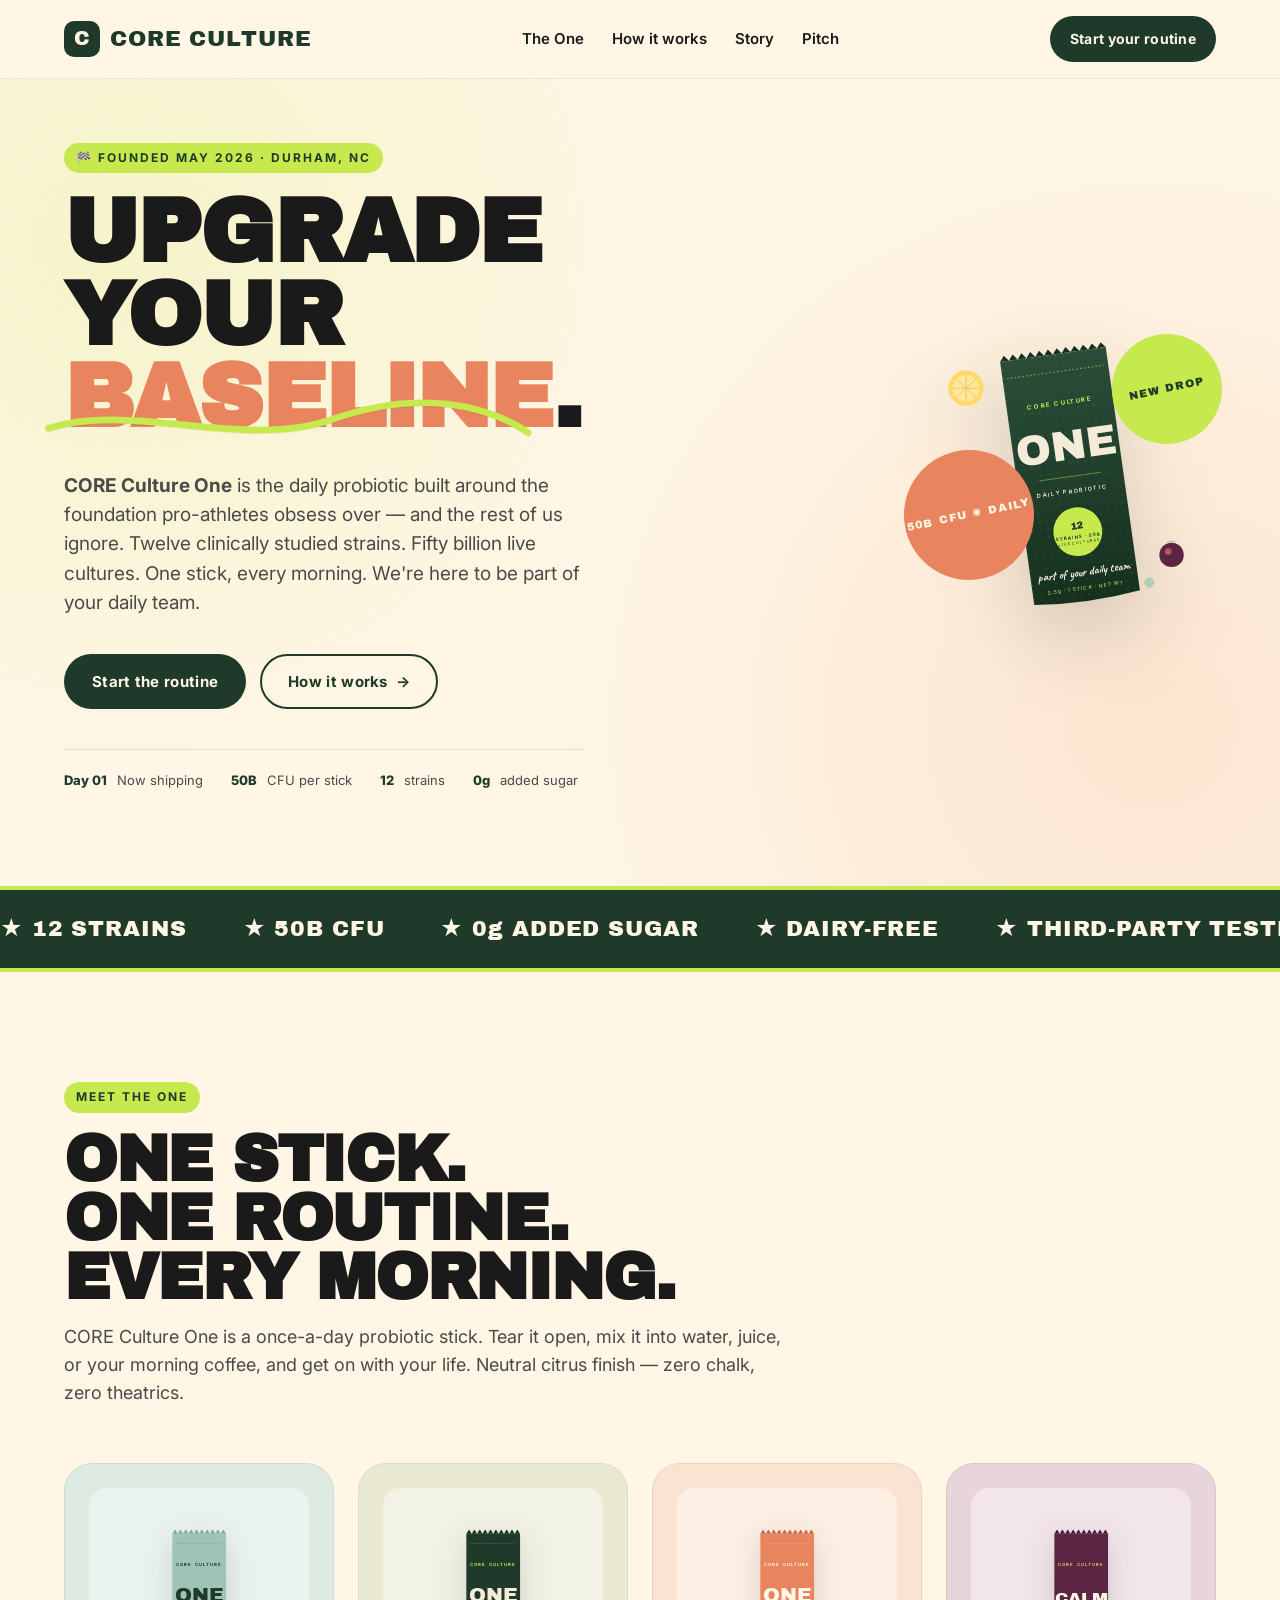
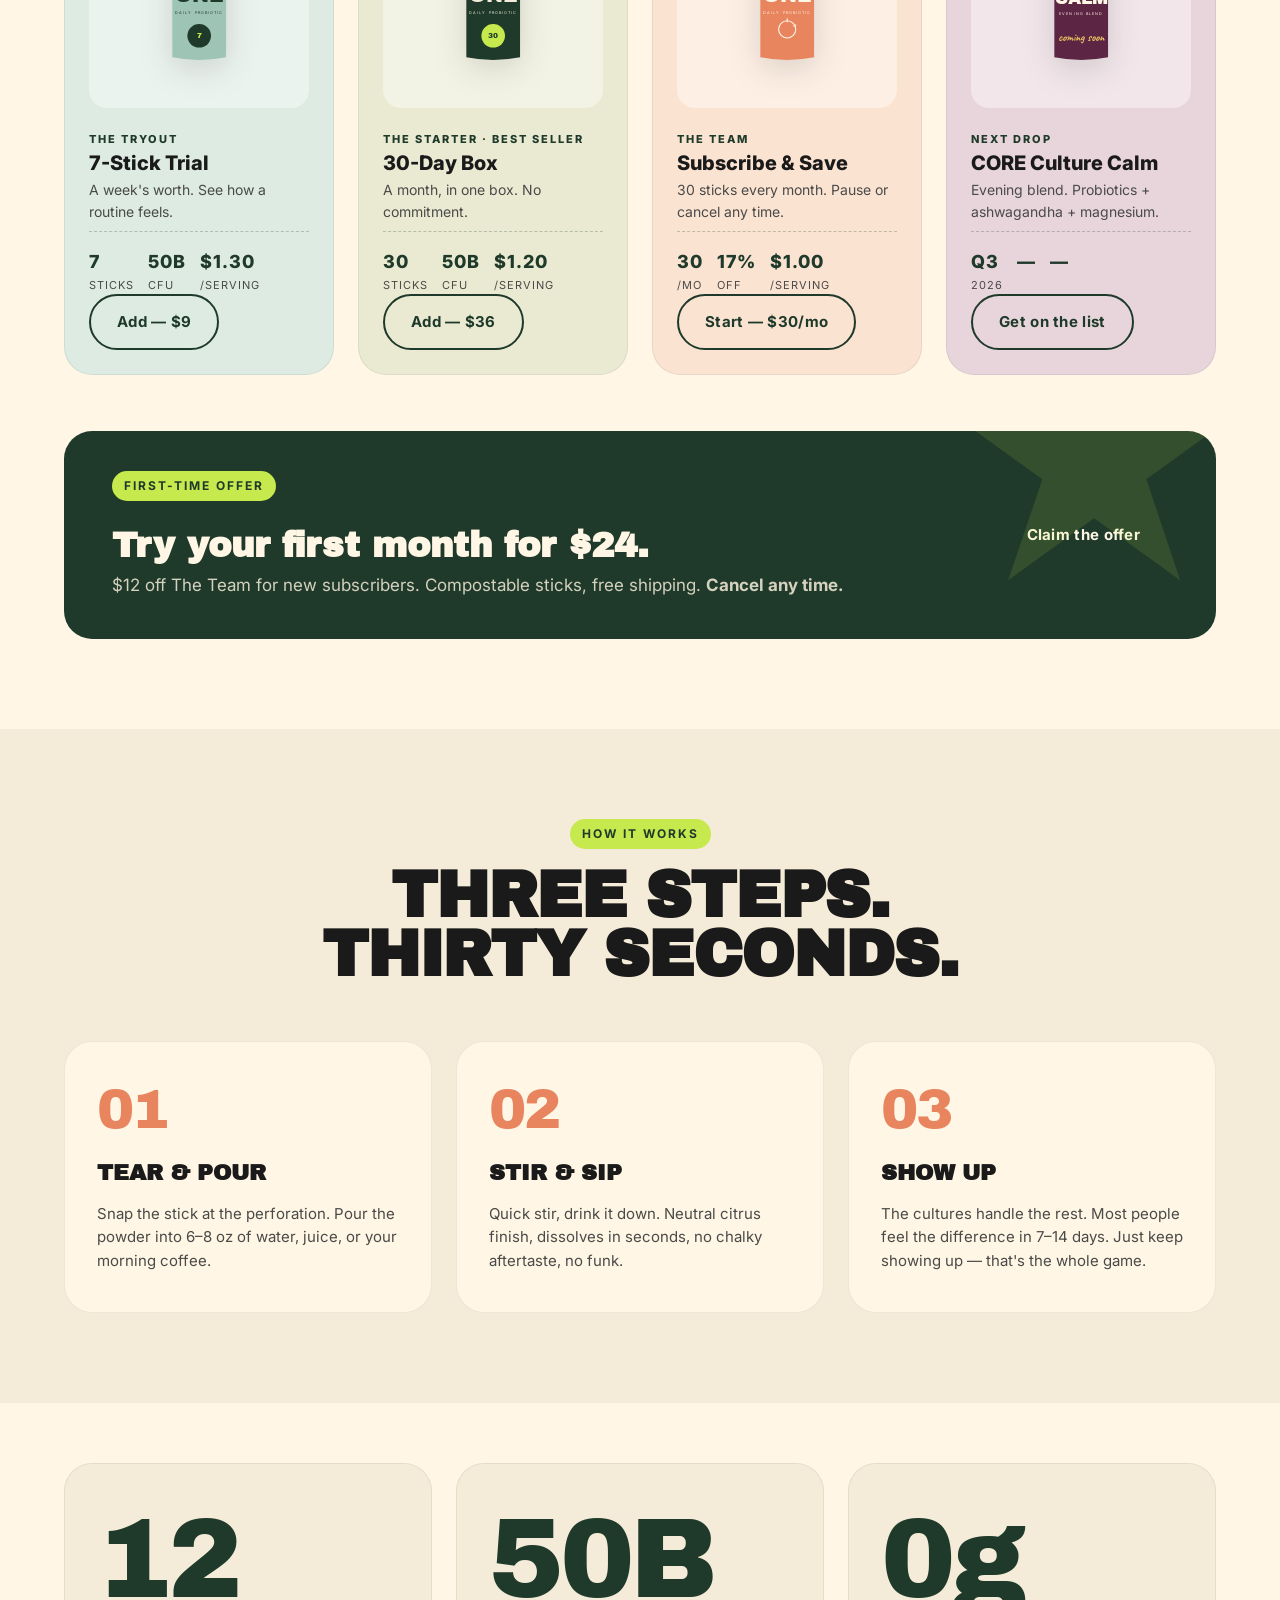
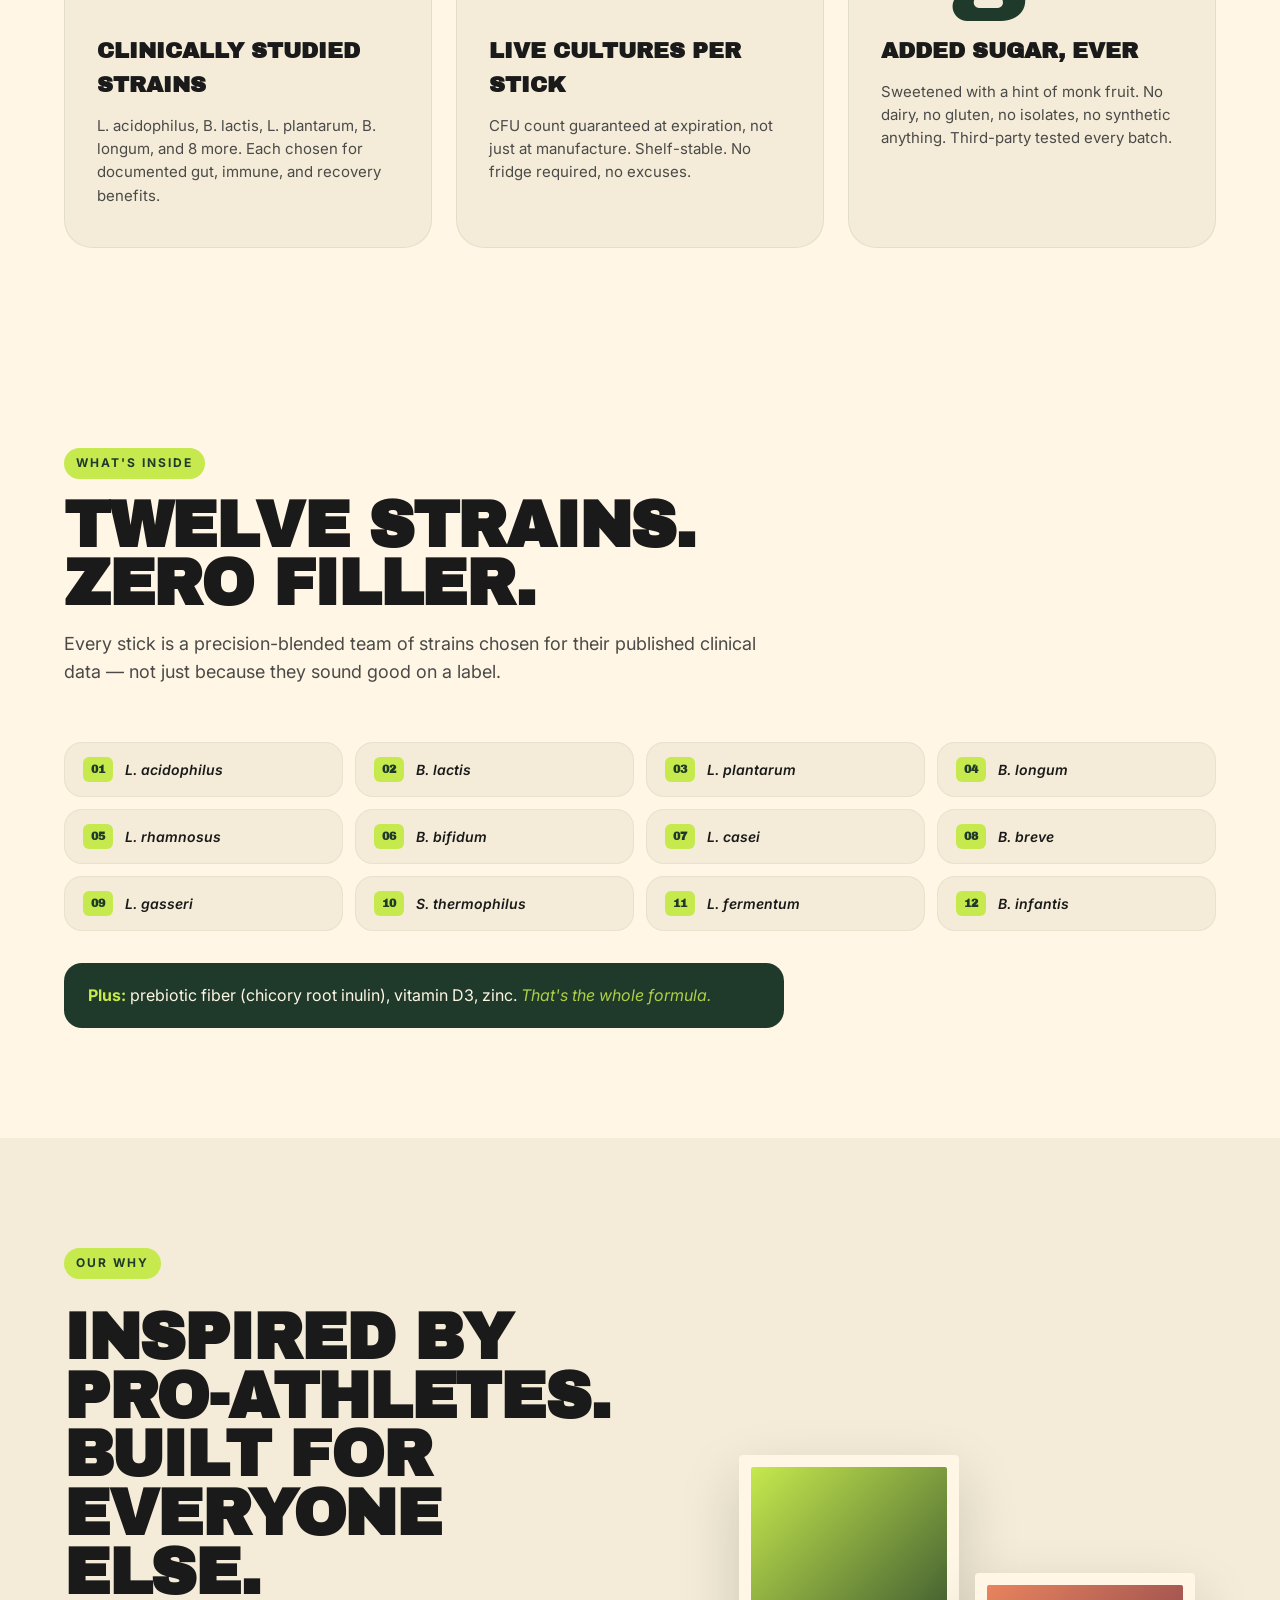
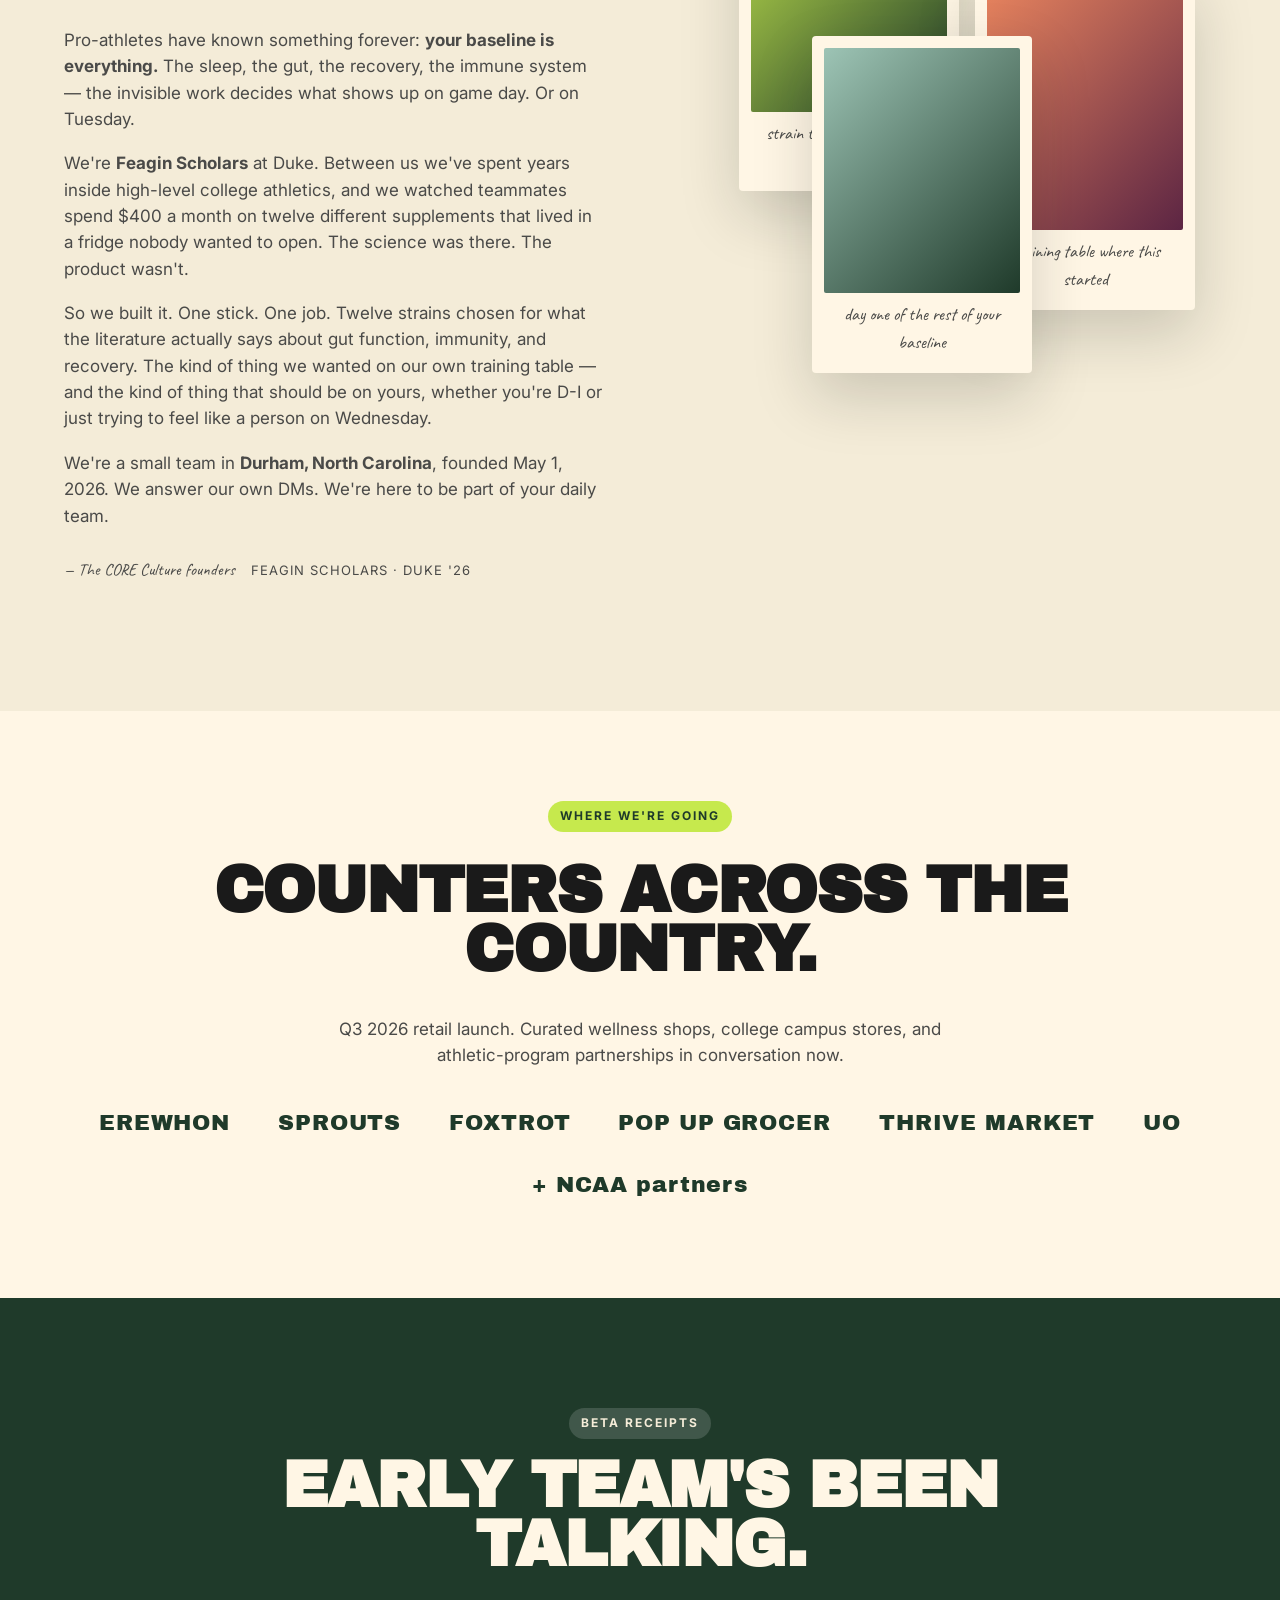
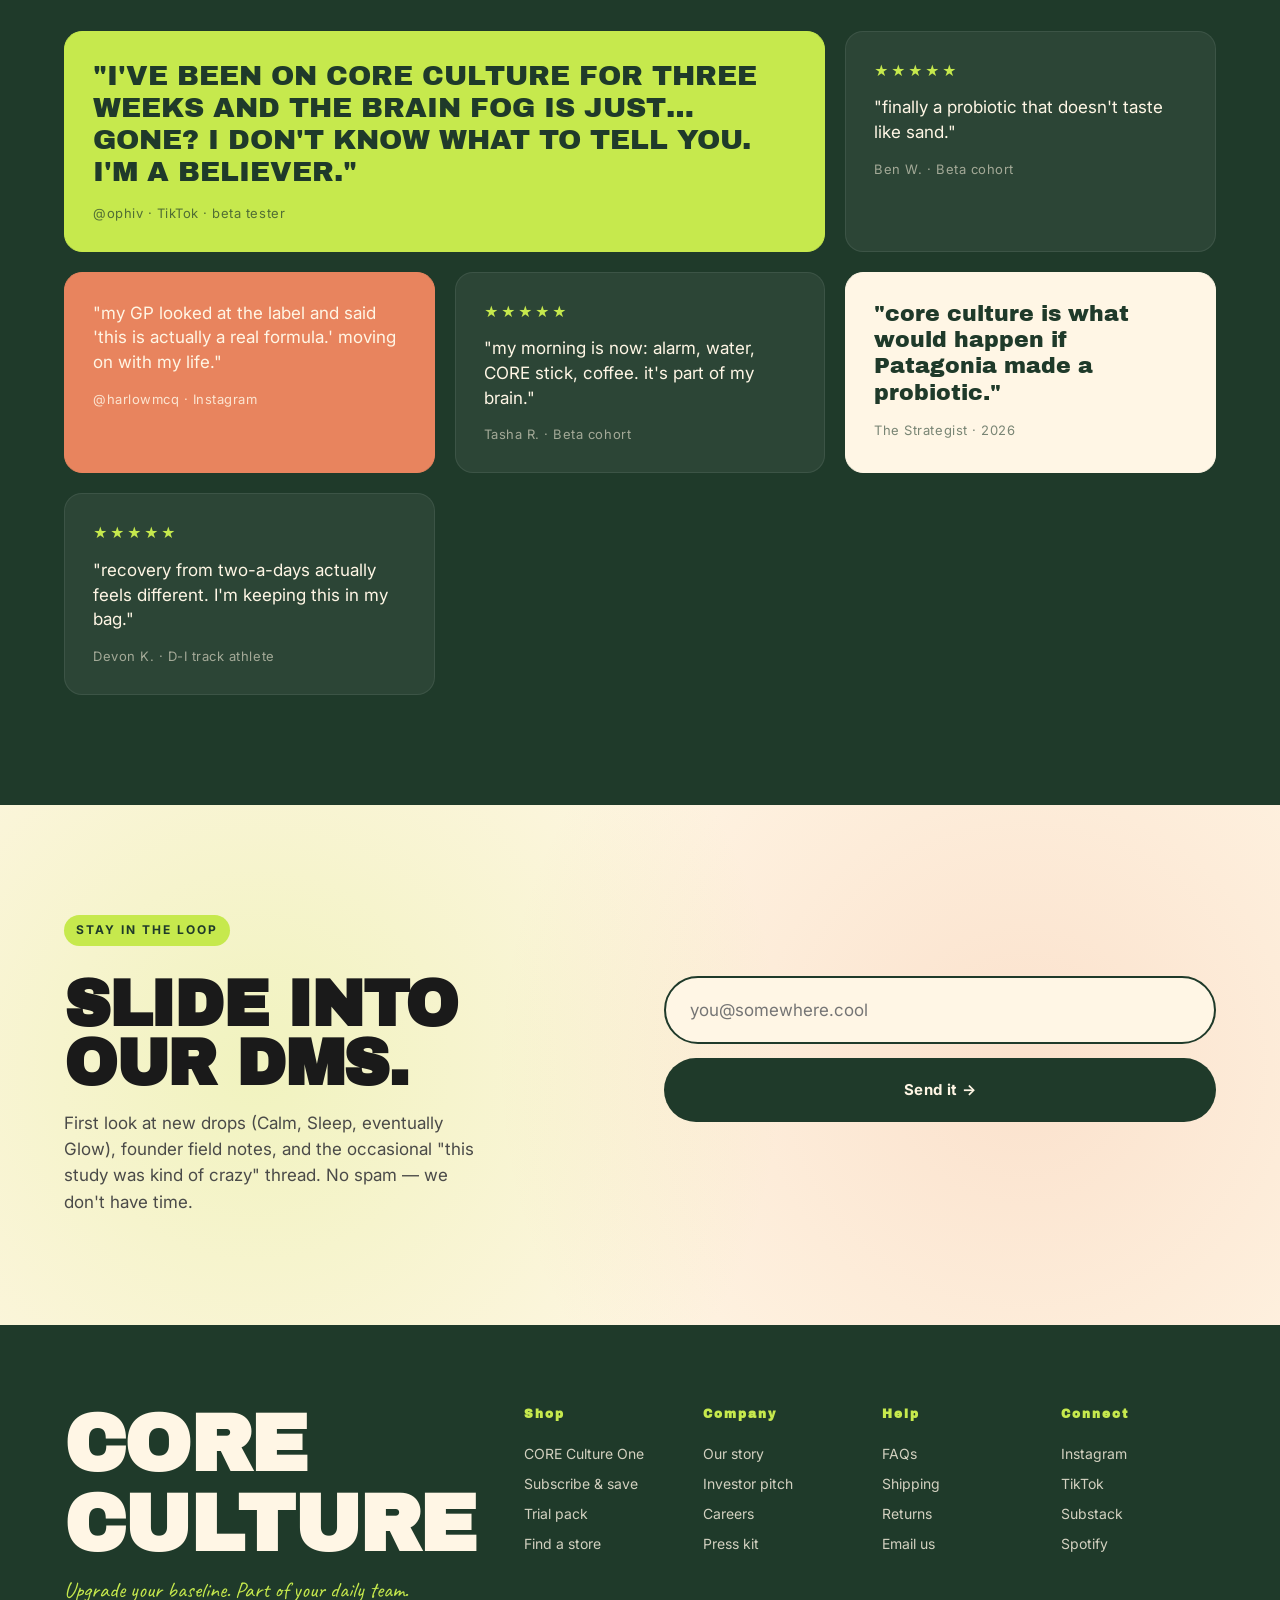
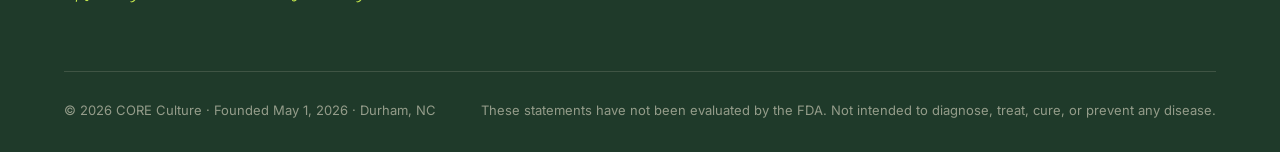
==== commit d6067339: "Rebrand to CORE Culture — daily probiotic for Gen Z - New tagline: "Upgrade your baseline." - Founde" ====
--- a/index.html
+++ b/index.html
@@ -3,12 +3,12 @@
 <head>
   <meta charset="UTF-8" />
   <meta name="viewport" content="width=device-width, initial-scale=1.0" />
-  <title>KERNL — Eat loud. Live good.</title>
-  <meta name="description" content="Real-veg, whole-grain chips with seven ingredients, no seed oils, and absolutely zero corporate energy. Snacks for the health-loud generation." />
+  <title>CORE Culture — Upgrade your baseline.</title>
+  <meta name="description" content="CORE Culture One: a daily probiotic stick built for your baseline. 12 clinically studied strains, 50 billion live cultures, zero added sugar. Athlete-inspired. Part of your daily team." />
   <meta name="theme-color" content="#1F3A2A" />
 
-  <meta property="og:title" content="KERNL — Eat loud. Live good." />
-  <meta property="og:description" content="Real-veg, whole-grain chips. Seven ingredients. No seed oils. Zero corporate energy." />
+  <meta property="og:title" content="CORE Culture — Upgrade your baseline." />
+  <meta property="og:description" content="The daily probiotic built for your baseline. 12 strains. 50B cultures. Part of your daily team." />
   <meta property="og:type" content="website" />
 
   <link rel="preconnect" href="https://fonts.googleapis.com" />
@@ -16,34 +16,34 @@
   <link href="https://fonts.googleapis.com/css2?family=Archivo+Black&family=Inter:wght@400;500;600;700;800&family=Caveat:wght@500;700&display=swap" rel="stylesheet" />
   <link rel="stylesheet" href="styles.css" />
 
-  <link rel="icon" type="image/svg+xml" href="data:image/svg+xml,%3Csvg xmlns='http://www.w3.org/2000/svg' viewBox='0 0 64 64'%3E%3Crect width='64' height='64' rx='14' fill='%231F3A2A'/%3E%3Ctext x='50%25' y='58%25' font-family='Archivo Black, sans-serif' font-size='28' fill='%23F4ECD8' text-anchor='middle'%3EK%3C/text%3E%3C/svg%3E" />
+  <link rel="icon" type="image/svg+xml" href="data:image/svg+xml,%3Csvg xmlns='http://www.w3.org/2000/svg' viewBox='0 0 64 64'%3E%3Crect width='64' height='64' rx='14' fill='%231F3A2A'/%3E%3Ctext x='50%25' y='58%25' font-family='Archivo Black, sans-serif' font-size='28' fill='%23F4ECD8' text-anchor='middle'%3EC%3C/text%3E%3C/svg%3E" />
 </head>
 <body>
   <a class="skip-link" href="#main">Skip to content</a>
 
   <header class="nav" id="nav">
     <div class="container nav__inner">
-      <a href="#" class="nav__brand" aria-label="KERNL home">
-        <span class="brand-mark">K</span>
-        <span class="brand-text">KERNL</span>
+      <a href="#" class="nav__brand" aria-label="CORE Culture home">
+        <span class="brand-mark">C</span>
+        <span class="brand-text">CORE CULTURE</span>
       </a>
       <nav class="nav__links" aria-label="Primary">
-        <a href="#products">Shop</a>
+        <a href="#product">The One</a>
+        <a href="#how">How it works</a>
         <a href="#story">Story</a>
-        <a href="#stockists">Stockists</a>
         <a href="slides/">Pitch</a>
       </nav>
-      <a href="#products" class="btn btn--primary nav__cta">Get a bag</a>
+      <a href="#product" class="btn btn--primary nav__cta">Start your routine</a>
       <button class="nav__toggle" aria-label="Open menu" aria-expanded="false" aria-controls="mobileMenu">
         <span></span><span></span><span></span>
       </button>
     </div>
     <div class="nav__mobile" id="mobileMenu" hidden>
-      <a href="#products">Shop</a>
+      <a href="#product">The One</a>
+      <a href="#how">How it works</a>
       <a href="#story">Story</a>
-      <a href="#stockists">Stockists</a>
       <a href="slides/">Pitch</a>
-      <a href="#products" class="btn btn--primary">Get a bag</a>
+      <a href="#product" class="btn btn--primary">Start your routine</a>
     </div>
   </header>
 
@@ -53,67 +53,82 @@
     <section class="hero">
       <div class="container hero__grid">
         <div class="hero__copy">
-          <span class="eyebrow">🌱 Now in 4 flavors</span>
+          <span class="eyebrow">🏁 Founded May 2026 · Durham, NC</span>
           <h1 class="display">
-            EAT LOUD.<br />
-            LIVE <span class="hero__good">GOOD<svg class="hero__scribble" viewBox="0 0 220 24" aria-hidden="true"><path d="M2 14 C 40 2, 90 24, 130 10 S 200 4, 218 16" fill="none" stroke="currentColor" stroke-width="3" stroke-linecap="round"/></svg></span>
+            UPGRADE YOUR<br />
+            <span class="hero__good">BASELINE<svg class="hero__scribble" viewBox="0 0 220 24" aria-hidden="true"><path d="M2 14 C 40 2, 90 24, 130 10 S 200 4, 218 16" fill="none" stroke="currentColor" stroke-width="3" stroke-linecap="round"/></svg></span>.
           </h1>
           <p class="hero__sub">
-            Real-veg, whole-grain chips with seven ingredients, no seed oils,
-            and absolutely zero corporate energy. Snacks for people who actually
-            read the back of the bag.
+            <strong>CORE Culture One</strong> is the daily probiotic built around the foundation pro-athletes obsess over — and the rest of us ignore. Twelve clinically studied strains. Fifty billion live cultures. One stick, every morning. We're here to be part of your daily team.
           </p>
           <div class="hero__cta">
-            <a href="#products" class="btn btn--primary">Shop the line</a>
-            <a href="#story" class="btn btn--ghost">Our why <span aria-hidden="true">→</span></a>
+            <a href="#product" class="btn btn--primary">Start the routine</a>
+            <a href="#how" class="btn btn--ghost">How it works <span aria-hidden="true">→</span></a>
           </div>
           <div class="hero__meta">
-            <div><strong>4.9★</strong> 2,300+ reviews</div>
-            <div><strong>↻</strong> Compostable bags</div>
-            <div><strong>USDA</strong> Organic</div>
+            <div><strong>Day 01</strong> Now shipping</div>
+            <div><strong>50B</strong> CFU per stick</div>
+            <div><strong>12</strong> strains</div>
+            <div><strong>0g</strong> added sugar</div>
           </div>
         </div>
 
         <div class="hero__art" aria-hidden="true">
           <svg viewBox="0 0 480 540" class="hero__bag">
             <defs>
-              <linearGradient id="bagGrad" x1="0" y1="0" x2="0" y2="1">
+              <linearGradient id="stickGrad" x1="0" y1="0" x2="0" y2="1">
                 <stop offset="0" stop-color="#2A4D38"/>
                 <stop offset="1" stop-color="#15301F"/>
               </linearGradient>
               <pattern id="dots" x="0" y="0" width="14" height="14" patternUnits="userSpaceOnUse">
-                <circle cx="2" cy="2" r="1.2" fill="#C6E94D" opacity=".25"/>
+                <circle cx="2" cy="2" r="1.2" fill="#C6E94D" opacity=".22"/>
               </pattern>
             </defs>
-            <g transform="translate(70 50) rotate(-6 180 240)">
-              <path d="M30 20 Q180 0 330 20 L340 470 Q180 490 20 470 Z" fill="url(#bagGrad)"/>
-              <path d="M30 20 Q180 0 330 20 L340 470 Q180 490 20 470 Z" fill="url(#dots)"/>
-              <path d="M30 20 Q180 0 330 20 L325 60 Q180 42 35 60 Z" fill="#15301F" opacity=".6"/>
-              <text x="180" y="190" text-anchor="middle" fill="#F4ECD8" font-family="Archivo Black" font-size="62">KERNL</text>
-              <text x="180" y="230" text-anchor="middle" fill="#C6E94D" font-family="Inter" font-size="14" letter-spacing="3">SEA SALT · PEPPER</text>
-              <circle cx="180" cy="320" r="60" fill="#F4ECD8"/>
-              <text x="180" y="328" text-anchor="middle" fill="#1F3A2A" font-family="Caveat" font-weight="700" font-size="26">the OG</text>
-              <text x="180" y="350" text-anchor="middle" fill="#1F3A2A" font-family="Inter" font-size="11" letter-spacing="2">5 OZ · NET WT 142g</text>
-              <rect x="40" y="430" width="280" height="2" fill="#C6E94D" opacity=".5"/>
-              <text x="180" y="455" text-anchor="middle" fill="#F4ECD8" font-family="Inter" font-size="10" letter-spacing="2">7 INGREDIENTS · 0g ADDED SUGAR</text>
+
+            <g transform="translate(150 40) rotate(-8 90 240)">
+              <path d="M0 28 L8 18 L16 28 L24 18 L32 28 L40 18 L48 28 L56 18 L64 28 L72 18 L80 28 L88 18 L96 28 L104 18 L112 28 L120 18 L128 28 L136 18 L144 28 L152 18 L160 28 L168 18 L176 28 L184 18 L192 28 Z" fill="#15301F"/>
+              <path d="M0 28 L192 28 L192 470 Q96 482 0 470 Z" fill="url(#stickGrad)"/>
+              <path d="M0 28 L192 28 L192 470 Q96 482 0 470 Z" fill="url(#dots)"/>
+              <line x1="8" y1="60" x2="184" y2="60" stroke="#C6E94D" stroke-dasharray="3 4" stroke-width="1.5" opacity=".7"/>
+              <text x="96" y="120" text-anchor="middle" fill="#C6E94D" font-family="Inter" font-size="11" letter-spacing="3" font-weight="700">CORE CULTURE</text>
+              <text x="96" y="220" text-anchor="middle" fill="#F4ECD8" font-family="Archivo Black" font-size="76">ONE</text>
+              <line x1="40" y1="250" x2="152" y2="250" stroke="#C6E94D" stroke-width="1.5" opacity=".5"/>
+              <text x="96" y="280" text-anchor="middle" fill="#F4ECD8" font-family="Inter" font-size="10" letter-spacing="2.5" font-weight="600">DAILY PROBIOTIC</text>
+              <circle cx="96" cy="350" r="44" fill="#C6E94D"/>
+              <text x="96" y="346" text-anchor="middle" fill="#1F3A2A" font-family="Archivo Black" font-size="18">12</text>
+              <text x="96" y="362" text-anchor="middle" fill="#1F3A2A" font-family="Inter" font-size="8" letter-spacing="2" font-weight="700">STRAINS · 50B</text>
+              <text x="96" y="372" text-anchor="middle" fill="#1F3A2A" font-family="Inter" font-size="7" letter-spacing="1.5">LIVE CULTURES</text>
+              <text x="96" y="430" text-anchor="middle" fill="#F4ECD8" font-family="Caveat" font-weight="700" font-size="22">part of your daily team</text>
+              <text x="96" y="455" text-anchor="middle" fill="#C6E94D" font-family="Inter" font-size="9" letter-spacing="2">2.5g · 1 STICK · NET WT</text>
             </g>
-            <!-- floating chips -->
+
             <g class="float-1">
-              <ellipse cx="60" cy="120" rx="38" ry="26" fill="#E8C063" transform="rotate(-15 60 120)"/>
-              <ellipse cx="60" cy="120" rx="32" ry="20" fill="#D9A93F" transform="rotate(-15 60 120)" opacity=".5"/>
+              <circle cx="60" cy="130" r="32" fill="#FFD86B"/>
+              <circle cx="60" cy="130" r="24" fill="#FFE89A"/>
+              <g stroke="#E8C063" stroke-width="1.5" fill="none">
+                <line x1="60" y1="106" x2="60" y2="154"/>
+                <line x1="36" y1="130" x2="84" y2="130"/>
+                <line x1="42" y1="113" x2="78" y2="147"/>
+                <line x1="42" y1="147" x2="78" y2="113"/>
+              </g>
             </g>
             <g class="float-2">
-              <ellipse cx="430" cy="80" rx="34" ry="22" fill="#E8C063" transform="rotate(20 430 80)"/>
+              <path d="M420 90 Q452 70 458 110 Q426 130 420 90 Z" fill="#9DC4B5"/>
+              <path d="M425 96 L 450 116" stroke="#1F3A2A" stroke-width="1.5"/>
+              <path d="M428 102 L 442 110 M432 92 L 446 102" stroke="#1F3A2A" stroke-width="1" opacity=".6"/>
             </g>
             <g class="float-3">
-              <ellipse cx="420" cy="440" rx="40" ry="26" fill="#E8C063" transform="rotate(-25 420 440)"/>
+              <circle cx="430" cy="430" r="22" fill="#5C2543"/>
+              <circle cx="424" cy="424" r="6" fill="#E8845E" opacity=".6"/>
+              <path d="M422 408 Q 430 402 438 408" stroke="#9DC4B5" stroke-width="2" fill="none"/>
             </g>
-            <!-- leaves -->
-            <path d="M30 380 Q60 360 90 390 Q60 410 30 380" fill="#C6E94D"/>
-            <path d="M55 375 L 65 400" stroke="#1F3A2A" stroke-width="1.5"/>
+            <g transform="translate(40 400)" opacity=".7">
+              <path d="M0 -16 L 4 -4 L 16 0 L 4 4 L 0 16 L -4 4 L -16 0 L -4 -4 Z" fill="#E8C063"/>
+            </g>
+            <path d="M380 480 Q 390 460 400 480 Q 390 498 380 480 Z" fill="#9DC4B5" opacity=".7"/>
           </svg>
           <div class="hero__sticker hero__sticker--1"><span>NEW DROP</span></div>
-          <div class="hero__sticker hero__sticker--2"><span>NO SEED OILS ✺</span></div>
+          <div class="hero__sticker hero__sticker--2"><span>50B CFU ✺ DAILY</span></div>
         </div>
       </div>
     </section>
@@ -121,141 +136,170 @@
     <!-- MARQUEE -->
     <section class="marquee" aria-hidden="true">
       <div class="marquee__track">
-        <span>★ NON-GMO</span>
-        <span>★ NO SEED OILS</span>
-        <span>★ COMPOSTABLE BAGS</span>
-        <span>★ &lt;7 INGREDIENTS</span>
-        <span>★ WHOLE GRAIN</span>
-        <span>★ B-CORP PENDING</span>
-        <span>★ MADE IN OHIO</span>
-        <span>★ NON-GMO</span>
-        <span>★ NO SEED OILS</span>
-        <span>★ COMPOSTABLE BAGS</span>
-        <span>★ &lt;7 INGREDIENTS</span>
-        <span>★ WHOLE GRAIN</span>
-        <span>★ B-CORP PENDING</span>
-        <span>★ MADE IN OHIO</span>
-      </div>
-    </section>
-
-    <!-- PRODUCTS -->
-    <section class="products" id="products">
+        <span>★ 12 STRAINS</span>
+        <span>★ 50B CFU</span>
+        <span>★ 0g ADDED SUGAR</span>
+        <span>★ DAIRY-FREE</span>
+        <span>★ THIRD-PARTY TESTED</span>
+        <span>★ ATHLETE-INSPIRED</span>
+        <span>★ MADE IN USA</span>
+        <span>★ 12 STRAINS</span>
+        <span>★ 50B CFU</span>
+        <span>★ 0g ADDED SUGAR</span>
+        <span>★ DAIRY-FREE</span>
+        <span>★ THIRD-PARTY TESTED</span>
+        <span>★ ATHLETE-INSPIRED</span>
+        <span>★ MADE IN USA</span>
+      </div>
+    </section>
+
+    <!-- PRODUCT -->
+    <section class="products" id="product">
       <div class="container">
         <header class="section-head">
-          <span class="eyebrow">The Line-up</span>
-          <h2 class="display section-head__title">Four flavors.<br/>No fillers.</h2>
-          <p class="section-head__sub">Each bag is whole-grain corn + ancient grains, fried in olive and avocado oil, then seasoned with stuff you can spell. That's the whole deal.</p>
+          <span class="eyebrow">Meet The One</span>
+          <h2 class="display section-head__title">One stick.<br/>One routine.<br/>Every morning.</h2>
+          <p class="section-head__sub">CORE Culture One is a once-a-day probiotic stick. Tear it open, mix it into water, juice, or your morning coffee, and get on with your life. Neutral citrus finish — zero chalk, zero theatrics.</p>
         </header>
 
         <div class="products__grid">
-          <!-- Card 1 -->
+          <article class="card" data-color="aqua">
+            <div class="card__art">
+              <svg viewBox="0 0 240 280" class="card__bag" aria-hidden="true">
+                <path d="M70 20 L75 12 L80 20 L85 12 L90 20 L95 12 L100 20 L105 12 L110 20 L115 12 L120 20 L125 12 L130 20 L135 12 L140 20 L145 12 L150 20 L155 12 L160 20 L165 12 L170 20 Z" fill="#7FA89A"/>
+                <path d="M70 20 L170 20 L170 250 Q120 260 70 250 Z" fill="#9DC4B5"/>
+                <line x1="78" y1="38" x2="162" y2="38" stroke="#1F3A2A" stroke-dasharray="2 3" opacity=".5"/>
+                <text x="120" y="80" text-anchor="middle" fill="#1F3A2A" font-family="Inter" font-size="8" letter-spacing="2" font-weight="700">CORE CULTURE</text>
+                <text x="120" y="148" text-anchor="middle" fill="#1F3A2A" font-family="Archivo Black" font-size="38">ONE</text>
+                <text x="120" y="170" text-anchor="middle" fill="#1F3A2A" font-family="Inter" font-size="7" letter-spacing="2">DAILY PROBIOTIC</text>
+                <circle cx="120" cy="210" r="22" fill="#1F3A2A"/>
+                <text x="120" y="215" text-anchor="middle" fill="#C6E94D" font-family="Archivo Black" font-size="14">7</text>
+              </svg>
+            </div>
+            <div class="card__body">
+              <span class="card__tag">THE TRYOUT</span>
+              <h3 class="card__name">7-Stick Trial</h3>
+              <p class="card__desc">A week's worth. See how a routine feels.</p>
+              <ul class="card__stats">
+                <li><strong>7</strong>sticks</li>
+                <li><strong>50B</strong>CFU</li>
+                <li><strong>$1.30</strong>/serving</li>
+              </ul>
+              <button class="btn btn--ghost card__btn">Add — $9</button>
+            </div>
+          </article>
+
           <article class="card" data-color="green">
             <div class="card__art">
-              <svg viewBox="0 0 240 280" class="card__bag">
-                <path d="M20 20 Q120 8 220 20 L226 260 Q120 272 14 260 Z" fill="#1F3A2A"/>
-                <path d="M20 20 Q120 8 220 20 L218 50 Q120 38 22 50 Z" fill="#15301F"/>
-                <text x="120" y="125" text-anchor="middle" fill="#F4ECD8" font-family="Archivo Black" font-size="36">KERNL</text>
-                <text x="120" y="148" text-anchor="middle" fill="#C6E94D" font-family="Inter" font-size="9" letter-spacing="3">SEA SALT · PEPPER</text>
-                <circle cx="120" cy="200" r="34" fill="#F4ECD8"/>
-                <text x="120" y="206" text-anchor="middle" fill="#1F3A2A" font-family="Caveat" font-weight="700" font-size="18">the OG</text>
+              <svg viewBox="0 0 240 280" class="card__bag" aria-hidden="true">
+                <path d="M70 20 L75 12 L80 20 L85 12 L90 20 L95 12 L100 20 L105 12 L110 20 L115 12 L120 20 L125 12 L130 20 L135 12 L140 20 L145 12 L150 20 L155 12 L160 20 L165 12 L170 20 Z" fill="#15301F"/>
+                <path d="M70 20 L170 20 L170 250 Q120 260 70 250 Z" fill="#1F3A2A"/>
+                <line x1="78" y1="38" x2="162" y2="38" stroke="#C6E94D" stroke-dasharray="2 3" opacity=".7"/>
+                <text x="120" y="80" text-anchor="middle" fill="#C6E94D" font-family="Inter" font-size="8" letter-spacing="2" font-weight="700">CORE CULTURE</text>
+                <text x="120" y="148" text-anchor="middle" fill="#F4ECD8" font-family="Archivo Black" font-size="38">ONE</text>
+                <text x="120" y="170" text-anchor="middle" fill="#F4ECD8" font-family="Inter" font-size="7" letter-spacing="2">DAILY PROBIOTIC</text>
+                <circle cx="120" cy="210" r="22" fill="#C6E94D"/>
+                <text x="120" y="215" text-anchor="middle" fill="#1F3A2A" font-family="Archivo Black" font-size="14">30</text>
               </svg>
             </div>
             <div class="card__body">
-              <span class="card__tag">CLASSIC</span>
-              <h3 class="card__name">Sea Salt + Cracked Pepper</h3>
-              <p class="card__desc">The OG. Don't overthink it.</p>
+              <span class="card__tag">THE STARTER · BEST SELLER</span>
+              <h3 class="card__name">30-Day Box</h3>
+              <p class="card__desc">A month, in one box. No commitment.</p>
               <ul class="card__stats">
-                <li><strong>140</strong>cal</li>
-                <li><strong>4g</strong>protein</li>
-                <li><strong>3g</strong>fiber</li>
+                <li><strong>30</strong>sticks</li>
+                <li><strong>50B</strong>CFU</li>
+                <li><strong>$1.20</strong>/serving</li>
               </ul>
-              <button class="btn btn--ghost card__btn">Add — $5.99</button>
-            </div>
-          </article>
-
-          <!-- Card 2 -->
+              <button class="btn btn--ghost card__btn">Add — $36</button>
+            </div>
+          </article>
+
           <article class="card" data-color="coral">
             <div class="card__art">
-              <svg viewBox="0 0 240 280" class="card__bag">
-                <path d="M20 20 Q120 8 220 20 L226 260 Q120 272 14 260 Z" fill="#E8845E"/>
-                <path d="M20 20 Q120 8 220 20 L218 50 Q120 38 22 50 Z" fill="#C5664A"/>
-                <text x="120" y="125" text-anchor="middle" fill="#FFF6E5" font-family="Archivo Black" font-size="36">KERNL</text>
-                <text x="120" y="148" text-anchor="middle" fill="#FFE89A" font-family="Inter" font-size="9" letter-spacing="3">HONEY · CHILI</text>
-                <circle cx="120" cy="200" r="34" fill="#FFF6E5"/>
-                <text x="120" y="206" text-anchor="middle" fill="#C5664A" font-family="Caveat" font-weight="700" font-size="14">sweet heat</text>
+              <svg viewBox="0 0 240 280" class="card__bag" aria-hidden="true">
+                <path d="M70 20 L75 12 L80 20 L85 12 L90 20 L95 12 L100 20 L105 12 L110 20 L115 12 L120 20 L125 12 L130 20 L135 12 L140 20 L145 12 L150 20 L155 12 L160 20 L165 12 L170 20 Z" fill="#C5664A"/>
+                <path d="M70 20 L170 20 L170 250 Q120 260 70 250 Z" fill="#E8845E"/>
+                <line x1="78" y1="38" x2="162" y2="38" stroke="#FFE89A" stroke-dasharray="2 3" opacity=".7"/>
+                <text x="120" y="80" text-anchor="middle" fill="#FFF6E5" font-family="Inter" font-size="8" letter-spacing="2" font-weight="700">CORE CULTURE</text>
+                <text x="120" y="148" text-anchor="middle" fill="#FFF6E5" font-family="Archivo Black" font-size="38">ONE</text>
+                <text x="120" y="170" text-anchor="middle" fill="#FFF6E5" font-family="Inter" font-size="7" letter-spacing="2">DAILY PROBIOTIC</text>
+                <path d="M104 198 a16 16 0 1 0 32 0 a16 16 0 1 0 -32 0 M120 184 v-6 M132 192 l4 -2" stroke="#FFF6E5" stroke-width="2" fill="none" stroke-linecap="round"/>
               </svg>
             </div>
             <div class="card__body">
-              <span class="card__tag">SWEET HEAT</span>
-              <h3 class="card__name">Spicy Honey BBQ</h3>
-              <p class="card__desc">Hot girl summer, edible edition.</p>
+              <span class="card__tag">THE TEAM</span>
+              <h3 class="card__name">Subscribe &amp; Save</h3>
+              <p class="card__desc">30 sticks every month. Pause or cancel any time.</p>
               <ul class="card__stats">
-                <li><strong>150</strong>cal</li>
-                <li><strong>4g</strong>protein</li>
-                <li><strong>3g</strong>fiber</li>
+                <li><strong>30</strong>/mo</li>
+                <li><strong>17%</strong>off</li>
+                <li><strong>$1.00</strong>/serving</li>
               </ul>
-              <button class="btn btn--ghost card__btn">Add — $5.99</button>
-            </div>
-          </article>
-
-          <!-- Card 3 -->
-          <article class="card" data-color="aqua">
-            <div class="card__art">
-              <svg viewBox="0 0 240 280" class="card__bag">
-                <path d="M20 20 Q120 8 220 20 L226 260 Q120 272 14 260 Z" fill="#9DC4B5"/>
-                <path d="M20 20 Q120 8 220 20 L218 50 Q120 38 22 50 Z" fill="#7FA89A"/>
-                <text x="120" y="125" text-anchor="middle" fill="#1F3A2A" font-family="Archivo Black" font-size="36">KERNL</text>
-                <text x="120" y="148" text-anchor="middle" fill="#1F3A2A" font-family="Inter" font-size="9" letter-spacing="3">AVOCADO · LIME</text>
-                <circle cx="120" cy="200" r="34" fill="#FFF6E5"/>
-                <text x="120" y="206" text-anchor="middle" fill="#1F3A2A" font-family="Caveat" font-weight="700" font-size="16">coastal</text>
-              </svg>
-            </div>
-            <div class="card__body">
-              <span class="card__tag">COASTAL</span>
-              <h3 class="card__name">Avocado + Lime</h3>
-              <p class="card__desc">California in a bag (we're not from there).</p>
-              <ul class="card__stats">
-                <li><strong>140</strong>cal</li>
-                <li><strong>4g</strong>protein</li>
-                <li><strong>4g</strong>fiber</li>
-              </ul>
-              <button class="btn btn--ghost card__btn">Add — $5.99</button>
-            </div>
-          </article>
-
-          <!-- Card 4 -->
+              <button class="btn btn--ghost card__btn">Start — $30/mo</button>
+            </div>
+          </article>
+
           <article class="card" data-color="beet">
             <div class="card__art">
-              <svg viewBox="0 0 240 280" class="card__bag">
-                <path d="M20 20 Q120 8 220 20 L226 260 Q120 272 14 260 Z" fill="#5C2543"/>
-                <path d="M20 20 Q120 8 220 20 L218 50 Q120 38 22 50 Z" fill="#42182F"/>
-                <text x="120" y="125" text-anchor="middle" fill="#FFF6E5" font-family="Archivo Black" font-size="36">KERNL</text>
-                <text x="120" y="148" text-anchor="middle" fill="#E8C063" font-family="Inter" font-size="9" letter-spacing="3">BEET · ROSEMARY</text>
-                <circle cx="120" cy="200" r="34" fill="#FFF6E5"/>
-                <text x="120" y="206" text-anchor="middle" fill="#5C2543" font-family="Caveat" font-weight="700" font-size="18">rooted</text>
+              <svg viewBox="0 0 240 280" class="card__bag" aria-hidden="true">
+                <path d="M70 20 L75 12 L80 20 L85 12 L90 20 L95 12 L100 20 L105 12 L110 20 L115 12 L120 20 L125 12 L130 20 L135 12 L140 20 L145 12 L150 20 L155 12 L160 20 L165 12 L170 20 Z" fill="#42182F"/>
+                <path d="M70 20 L170 20 L170 250 Q120 260 70 250 Z" fill="#5C2543"/>
+                <text x="120" y="80" text-anchor="middle" fill="#E8C063" font-family="Inter" font-size="8" letter-spacing="2" font-weight="700">CORE CULTURE</text>
+                <text x="120" y="150" text-anchor="middle" fill="#FFF6E5" font-family="Archivo Black" font-size="32">CALM</text>
+                <text x="120" y="172" text-anchor="middle" fill="#FFF6E5" font-family="Inter" font-size="7" letter-spacing="2">EVENING BLEND</text>
+                <text x="120" y="220" text-anchor="middle" fill="#E8C063" font-family="Caveat" font-size="22" font-weight="700">coming soon</text>
               </svg>
             </div>
             <div class="card__body">
-              <span class="card__tag">ROOTED</span>
-              <h3 class="card__name">Beet + Rosemary</h3>
-              <p class="card__desc">Garden goth core.</p>
+              <span class="card__tag">NEXT DROP</span>
+              <h3 class="card__name">CORE Culture Calm</h3>
+              <p class="card__desc">Evening blend. Probiotics + ashwagandha + magnesium.</p>
               <ul class="card__stats">
-                <li><strong>130</strong>cal</li>
-                <li><strong>4g</strong>protein</li>
-                <li><strong>4g</strong>fiber</li>
+                <li><strong>Q3</strong>2026</li>
+                <li><strong>—</strong></li>
+                <li><strong>—</strong></li>
               </ul>
-              <button class="btn btn--ghost card__btn">Add — $5.99</button>
+              <button class="btn btn--ghost card__btn">Get on the list</button>
             </div>
           </article>
         </div>
 
         <div class="bundle">
           <div>
-            <span class="eyebrow">The Variety Pack</span>
-            <h3 class="bundle__title">Try all four. Save 15%.</h3>
-            <p>One of each, shipped in fully home-compostable packaging. <strong>$19.99</strong> <s>$23.96</s></p>
-          </div>
-          <a href="#" class="btn btn--primary">Grab the bundle</a>
+            <span class="eyebrow">First-time offer</span>
+            <h3 class="bundle__title">Try your first month for $24.</h3>
+            <p>$12 off The Team for new subscribers. Compostable sticks, free shipping. <strong>Cancel any time.</strong></p>
+          </div>
+          <a href="#" class="btn btn--primary">Claim the offer</a>
+        </div>
+      </div>
+    </section>
+
+    <!-- HOW IT WORKS -->
+    <section class="how" id="how">
+      <div class="container">
+        <header class="section-head section-head--center">
+          <span class="eyebrow">How it works</span>
+          <h2 class="display">Three steps. Thirty seconds.</h2>
+        </header>
+
+        <div class="how__grid">
+          <div class="how__step">
+            <div class="how__num">01</div>
+            <h3>Tear &amp; pour</h3>
+            <p>Snap the stick at the perforation. Pour the powder into 6–8 oz of water, juice, or your morning coffee.</p>
+          </div>
+          <div class="how__step">
+            <div class="how__num">02</div>
+            <h3>Stir &amp; sip</h3>
+            <p>Quick stir, drink it down. Neutral citrus finish, dissolves in seconds, no chalky aftertaste, no funk.</p>
+          </div>
+          <div class="how__step">
+            <div class="how__num">03</div>
+            <h3>Show up</h3>
+            <p>The cultures handle the rest. Most people feel the difference in 7–14 days. Just keep showing up — that's the whole game.</p>
+          </div>
         </div>
       </div>
     </section>
@@ -265,21 +309,49 @@
       <div class="container">
         <div class="pillars__grid">
           <div class="pillar">
-            <div class="pillar__num">07</div>
-            <h3>or fewer ingredients</h3>
-            <p>Every flavor. Every bag. If we can't pronounce it, it doesn't go in.</p>
+            <div class="pillar__num">12</div>
+            <h3>clinically studied strains</h3>
+            <p>L. acidophilus, B. lactis, L. plantarum, B. longum, and 8 more. Each chosen for documented gut, immune, and recovery benefits.</p>
+          </div>
+          <div class="pillar">
+            <div class="pillar__num">50B</div>
+            <h3>live cultures per stick</h3>
+            <p>CFU count guaranteed at expiration, not just at manufacture. Shelf-stable. No fridge required, no excuses.</p>
           </div>
           <div class="pillar">
             <div class="pillar__num">0g</div>
-            <h3>added sugar</h3>
-            <p>Even the sweet ones. We use real honey and dehydrated fruit, not corn syrup theater.</p>
-          </div>
-          <div class="pillar">
-            <div class="pillar__num">100%</div>
-            <h3>compostable bags</h3>
-            <p>Bury 'em in your garden. Or your roommate's. We're not the cops.</p>
-          </div>
-        </div>
+            <h3>added sugar, ever</h3>
+            <p>Sweetened with a hint of monk fruit. No dairy, no gluten, no isolates, no synthetic anything. Third-party tested every batch.</p>
+          </div>
+        </div>
+      </div>
+    </section>
+
+    <!-- INSIDE THE STICK -->
+    <section class="inside">
+      <div class="container">
+        <header class="section-head">
+          <span class="eyebrow">What's inside</span>
+          <h2 class="display section-head__title">Twelve strains.<br/>Zero filler.</h2>
+          <p class="section-head__sub">Every stick is a precision-blended team of strains chosen for their published clinical data — not just because they sound good on a label.</p>
+        </header>
+
+        <div class="strain-grid">
+          <div class="strain"><span>01</span> L. acidophilus</div>
+          <div class="strain"><span>02</span> B. lactis</div>
+          <div class="strain"><span>03</span> L. plantarum</div>
+          <div class="strain"><span>04</span> B. longum</div>
+          <div class="strain"><span>05</span> L. rhamnosus</div>
+          <div class="strain"><span>06</span> B. bifidum</div>
+          <div class="strain"><span>07</span> L. casei</div>
+          <div class="strain"><span>08</span> B. breve</div>
+          <div class="strain"><span>09</span> L. gasseri</div>
+          <div class="strain"><span>10</span> S. thermophilus</div>
+          <div class="strain"><span>11</span> L. fermentum</div>
+          <div class="strain"><span>12</span> B. infantis</div>
+        </div>
+
+        <p class="inside__plus"><strong>Plus:</strong> prebiotic fiber (chicory root inulin), vitamin D3, zinc. <em>That's the whole formula.</em></p>
       </div>
     </section>
 
@@ -288,24 +360,25 @@
       <div class="container story__grid">
         <div class="story__copy">
           <span class="eyebrow">Our why</span>
-          <h2 class="display">We started this because chips were lying to us.</h2>
-          <p>Maya, our co-founder, was reading the back of a "healthy" chip bag at 1am during her senior year and counted thirty-four ingredients. None of them were potato. Most of them ended in -ate.</p>
-          <p>We figured if we wouldn't put it in our bodies, we wouldn't put it in a bag with our name on it. So we made our own. Whole grains. Real veg. Olive oil. Spice. That's it.</p>
-          <p>We're a six-person team in Cincinnati. We answer our own DMs. We compost the test batches. We're trying to build the kind of snack company we wished existed when we were 19.</p>
-          <p class="story__sign">— Maya & Jules <span class="story__role">Co-founders</span></p>
+          <h2 class="display">Inspired by pro-athletes.<br/>Built for everyone else.</h2>
+          <p>Pro-athletes have known something forever: <strong>your baseline is everything.</strong> The sleep, the gut, the recovery, the immune system — the invisible work decides what shows up on game day. Or on Tuesday.</p>
+          <p>We're <strong>Feagin Scholars</strong> at Duke. Between us we've spent years inside high-level college athletics, and we watched teammates spend $400 a month on twelve different supplements that lived in a fridge nobody wanted to open. The science was there. The product wasn't.</p>
+          <p>So we built it. One stick. One job. Twelve strains chosen for what the literature actually says about gut function, immunity, and recovery. The kind of thing we wanted on our own training table — and the kind of thing that should be on yours, whether you're D-I or just trying to feel like a person on Wednesday.</p>
+          <p>We're a small team in <strong>Durham, North Carolina</strong>, founded May 1, 2026. We answer our own DMs. We're here to be part of your daily team.</p>
+          <p class="story__sign">— The CORE Culture founders <span class="story__role">Feagin Scholars · Duke '26</span></p>
         </div>
         <div class="story__art">
           <div class="polaroid polaroid--1">
             <div class="polaroid__img" style="background: linear-gradient(135deg,#C6E94D,#1F3A2A)"></div>
-            <p>test batch #14 — too salty, ate it anyway</p>
+            <p>strain trial #14 — Durham, march '26</p>
           </div>
           <div class="polaroid polaroid--2">
             <div class="polaroid__img" style="background: linear-gradient(135deg,#E8845E,#5C2543)"></div>
-            <p>the Ohio test kitchen, est. 2024</p>
+            <p>training table where this started</p>
           </div>
           <div class="polaroid polaroid--3">
             <div class="polaroid__img" style="background: linear-gradient(135deg,#9DC4B5,#1F3A2A)"></div>
-            <p>maya holding the first ever bag of ROOTED</p>
+            <p>day one of the rest of your baseline</p>
           </div>
         </div>
       </div>
@@ -314,8 +387,9 @@
     <!-- STOCKISTS -->
     <section class="stockists" id="stockists">
       <div class="container">
-        <span class="eyebrow">Find us</span>
-        <h2 class="display">In bags near you.</h2>
+        <span class="eyebrow">Where we're going</span>
+        <h2 class="display">Counters across the country.</h2>
+        <p style="max-width: 640px; margin: 0 auto 32px; color: var(--ink-soft);">Q3 2026 retail launch. Curated wellness shops, college campus stores, and athletic-program partnerships in conversation now.</p>
         <div class="stockists__logos">
           <span>EREWHON</span>
           <span>SPROUTS</span>
@@ -323,7 +397,7 @@
           <span>POP UP GROCER</span>
           <span>THRIVE MARKET</span>
           <span>UO</span>
-          <span>+ 80 indie shops</span>
+          <span>+ NCAA partners</span>
         </div>
       </div>
     </section>
@@ -332,37 +406,37 @@
     <section class="social">
       <div class="container">
         <header class="section-head section-head--center">
-          <span class="eyebrow eyebrow--light">The receipts</span>
-          <h2 class="display">People are saying things.</h2>
+          <span class="eyebrow eyebrow--light">Beta receipts</span>
+          <h2 class="display">Early team's been talking.</h2>
         </header>
 
         <div class="social__grid">
           <article class="quote quote--lg">
-            <p>"the rooted flavor is unhinged in the best way. i ate the entire bag standing in front of my fridge and i'd do it again"</p>
-            <footer>@ophiv · TikTok</footer>
+            <p>"I've been on CORE Culture for three weeks and the brain fog is just… gone? I don't know what to tell you. I'm a believer."</p>
+            <footer>@ophiv · TikTok · beta tester</footer>
           </article>
           <article class="quote">
             <div class="stars">★★★★★</div>
-            <p>"finally a chip that doesn't taste like a cry for help."</p>
-            <footer>Ben W. · Verified buyer</footer>
+            <p>"finally a probiotic that doesn't taste like sand."</p>
+            <footer>Ben W. · Beta cohort</footer>
           </article>
           <article class="quote quote--accent">
-            <p>"my mom approved these. my mom is a registered dietitian. moving on with my life."</p>
+            <p>"my GP looked at the label and said 'this is actually a real formula.' moving on with my life."</p>
             <footer>@harlowmcq · Instagram</footer>
           </article>
           <article class="quote">
             <div class="stars">★★★★★</div>
-            <p>"the bag is compostable and the chip is whole grain and somehow it still tastes like a chip. how"</p>
-            <footer>Tasha R. · Verified buyer</footer>
+            <p>"my morning is now: alarm, water, CORE stick, coffee. it's part of my brain."</p>
+            <footer>Tasha R. · Beta cohort</footer>
           </article>
           <article class="quote quote--dark">
-            <p>"kernl is what would happen if Patagonia made a snack."</p>
+            <p>"core culture is what would happen if Patagonia made a probiotic."</p>
             <footer>The Strategist · 2026</footer>
           </article>
           <article class="quote">
             <div class="stars">★★★★★</div>
-            <p>"my roommate hid the variety pack from me. our friendship is in the bag (literally)"</p>
-            <footer>Devon K. · Verified buyer</footer>
+            <p>"recovery from two-a-days actually feels different. I'm keeping this in my bag."</p>
+            <footer>Devon K. · D-I track athlete</footer>
           </article>
         </div>
       </div>
@@ -374,7 +448,7 @@
         <div>
           <span class="eyebrow">Stay in the loop</span>
           <h2 class="display">Slide into our DMs.</h2>
-          <p>Drop your email for first taste of new drops, plus the occasional unhinged thought from our founder. No spam. We don't have time.</p>
+          <p>First look at new drops (Calm, Sleep, eventually Glow), founder field notes, and the occasional "this study was kind of crazy" thread. No spam — we don't have time.</p>
         </div>
         <form class="newsletter__form" id="newsletterForm" novalidate>
           <label for="email" class="visually-hidden">Email address</label>
@@ -391,15 +465,15 @@
     <div class="container">
       <div class="footer__top">
         <div class="footer__brand">
-          <h2 class="footer__wordmark">KERNL</h2>
-          <p>Eat loud. Live good.</p>
+          <h2 class="footer__wordmark">CORE CULTURE</h2>
+          <p>Upgrade your baseline. Part of your daily team.</p>
         </div>
         <div class="footer__cols">
           <div>
             <h4>Shop</h4>
-            <a href="#products">All flavors</a>
-            <a href="#products">Variety pack</a>
-            <a href="#products">Subscribe & save</a>
+            <a href="#product">CORE Culture One</a>
+            <a href="#product">Subscribe &amp; save</a>
+            <a href="#product">Trial pack</a>
             <a href="#stockists">Find a store</a>
           </div>
           <div>
@@ -414,20 +488,20 @@
             <a href="#">FAQs</a>
             <a href="#">Shipping</a>
             <a href="#">Returns</a>
-            <a href="mailto:hi@kernl.snacks">Email us</a>
+            <a href="mailto:hi@coreculture.co">Email us</a>
           </div>
           <div>
             <h4>Connect</h4>
             <a href="#">Instagram</a>
             <a href="#">TikTok</a>
+            <a href="#">Substack</a>
             <a href="#">Spotify</a>
-            <a href="#">Substack</a>
           </div>
         </div>
       </div>
       <div class="footer__bottom">
-        <span>© 2026 KERNL Foods · Made in Cincinnati</span>
-        <span>Compostably yours.</span>
+        <span>© 2026 CORE Culture · Founded May 1, 2026 · Durham, NC</span>
+        <span>These statements have not been evaluated by the FDA. Not intended to diagnose, treat, cure, or prevent any disease.</span>
       </div>
     </div>
   </footer>
--- a/styles.css
+++ b/styles.css
@@ -686,6 +686,94 @@
 }
 .reveal.is-visible { opacity: 1; transform: none; }
 
+/* =========================================================
+   How it works
+   ========================================================= */
+
+.how { padding: 90px 0; background: var(--cream); }
+.how__grid {
+  display: grid;
+  grid-template-columns: repeat(3, 1fr);
+  gap: 24px;
+}
+@media (max-width: 800px) { .how__grid { grid-template-columns: 1fr; } }
+
+.how__step {
+  background: var(--cream-light);
+  border-radius: var(--radius-lg);
+  padding: 40px 32px;
+  border: 1px solid rgba(31,58,42,.08);
+}
+.how__num {
+  font-family: var(--display);
+  font-size: 56px;
+  color: var(--coral);
+  line-height: 1;
+  margin-bottom: 18px;
+  letter-spacing: -.04em;
+}
+.how__step h3 {
+  font-family: var(--display);
+  font-size: 22px;
+  margin-bottom: 12px;
+  text-transform: uppercase;
+}
+.how__step p { color: var(--ink-soft); font-size: 15px; }
+
+/* =========================================================
+   Inside / strain grid
+   ========================================================= */
+
+.inside { padding: 110px 0; }
+.strain-grid {
+  display: grid;
+  grid-template-columns: repeat(4, 1fr);
+  gap: 12px;
+  margin-top: 16px;
+}
+@media (max-width: 800px) { .strain-grid { grid-template-columns: repeat(2, 1fr); } }
+@media (max-width: 480px) { .strain-grid { grid-template-columns: 1fr; } }
+
+.strain {
+  background: var(--cream);
+  padding: 14px 18px;
+  border-radius: var(--radius-md);
+  font-size: 14px;
+  font-weight: 600;
+  color: var(--ink);
+  border: 1px solid rgba(31,58,42,.06);
+  display: flex;
+  align-items: center;
+  gap: 12px;
+  font-style: italic;
+}
+.strain span {
+  font-family: var(--display);
+  font-size: 11px;
+  color: var(--moss);
+  background: var(--lime);
+  padding: 4px 8px;
+  border-radius: 6px;
+  min-width: 30px;
+  text-align: center;
+  font-style: normal;
+}
+.inside__plus {
+  margin-top: 32px;
+  padding: 20px 24px;
+  background: var(--moss);
+  color: var(--cream-light);
+  border-radius: var(--radius-md);
+  font-size: 16px;
+  max-width: 720px;
+}
+.inside__plus strong { color: var(--lime); }
+.inside__plus em { color: var(--lime); font-style: italic; opacity: .85; }
+
+/* =========================================================
+   Reduced motion
+   ========================================================= */
+
 @media (prefers-reduced-motion: reduce) {
   .reveal { opacity: 1; transform: none; transition: none; }
   .marquee__track,
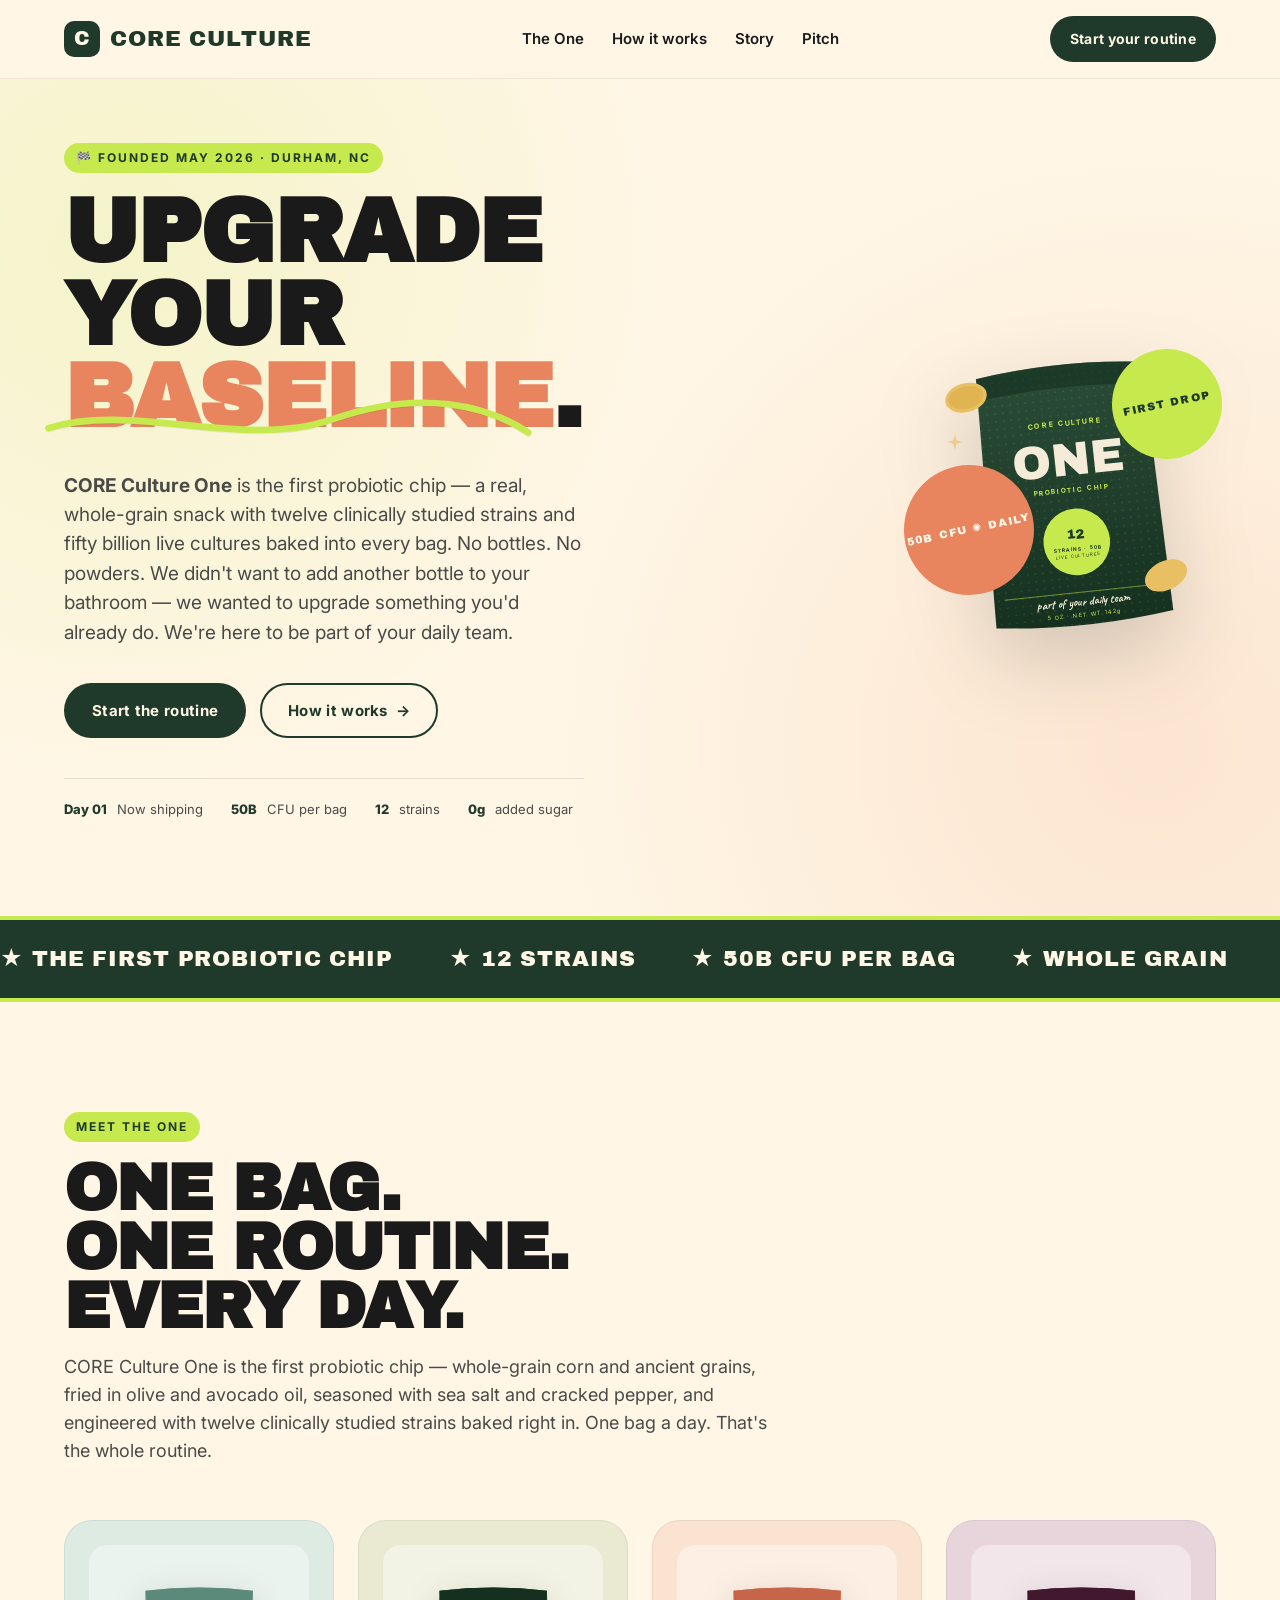
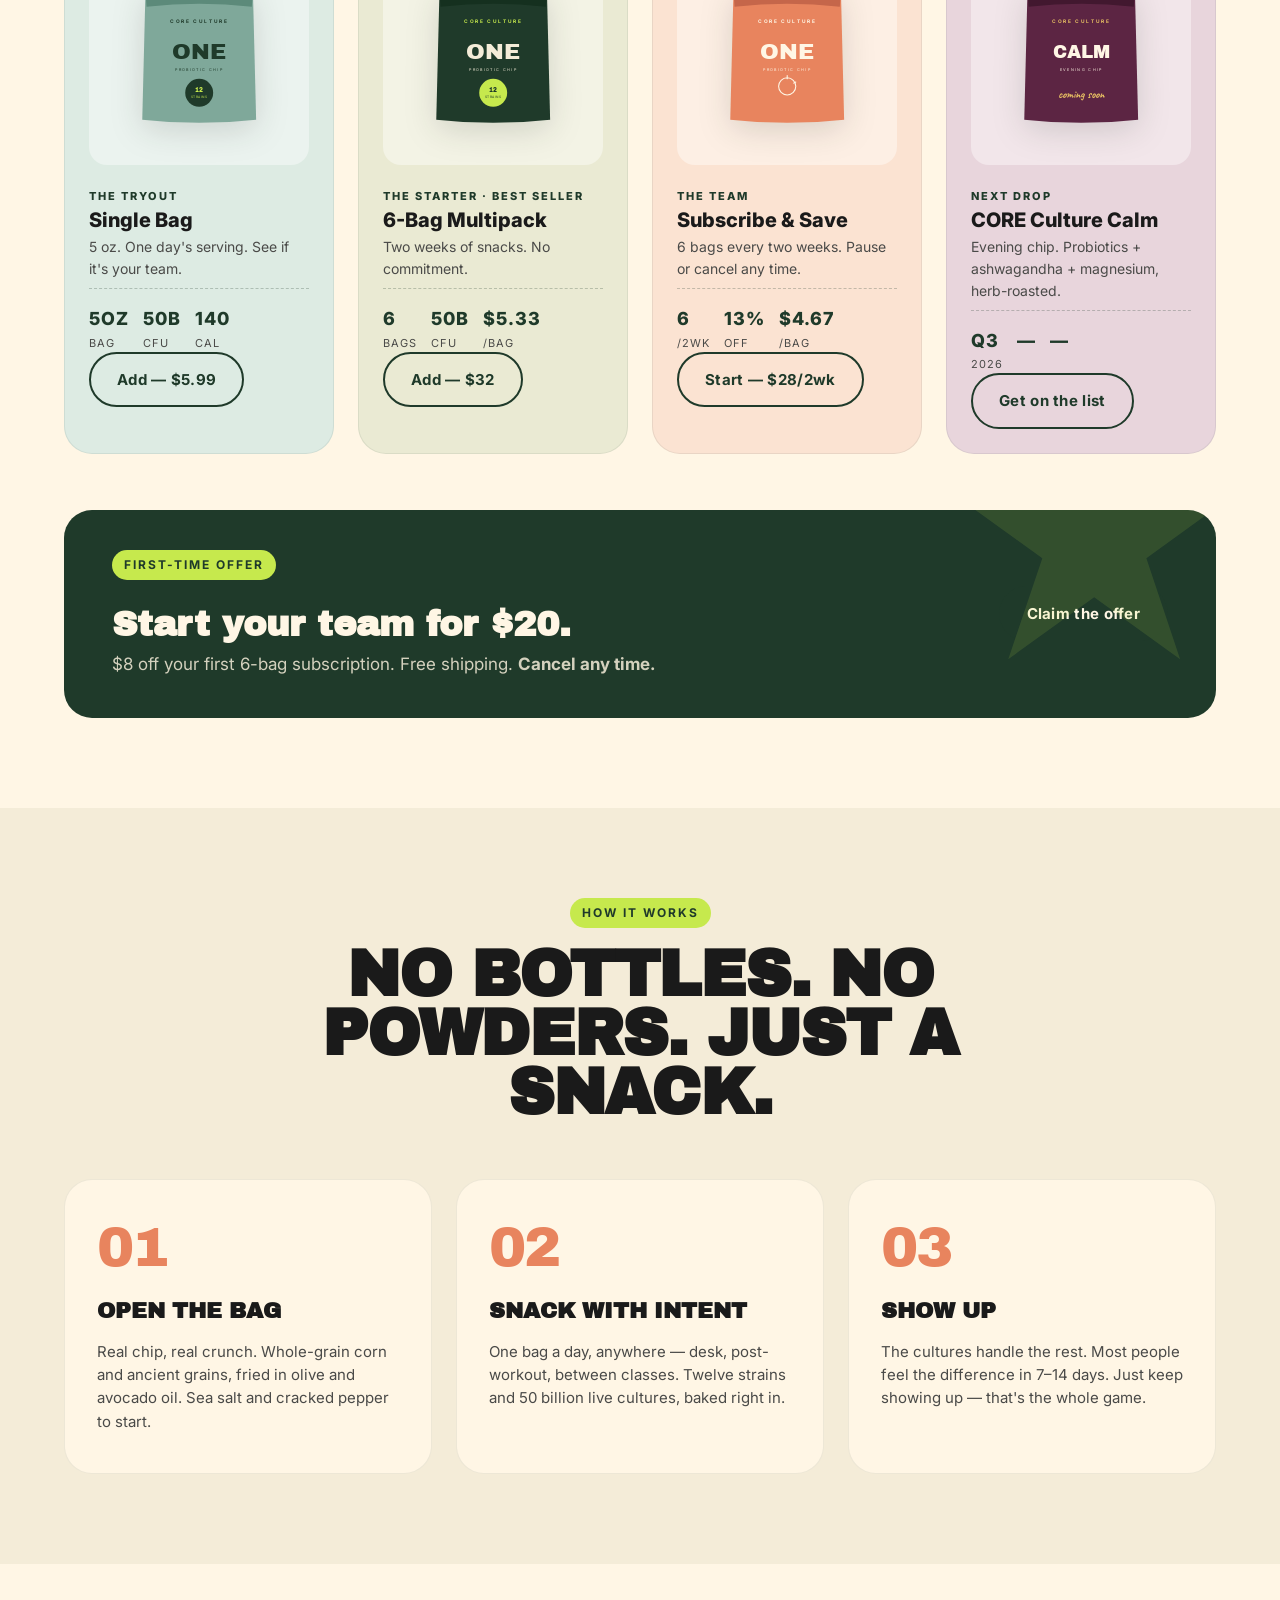
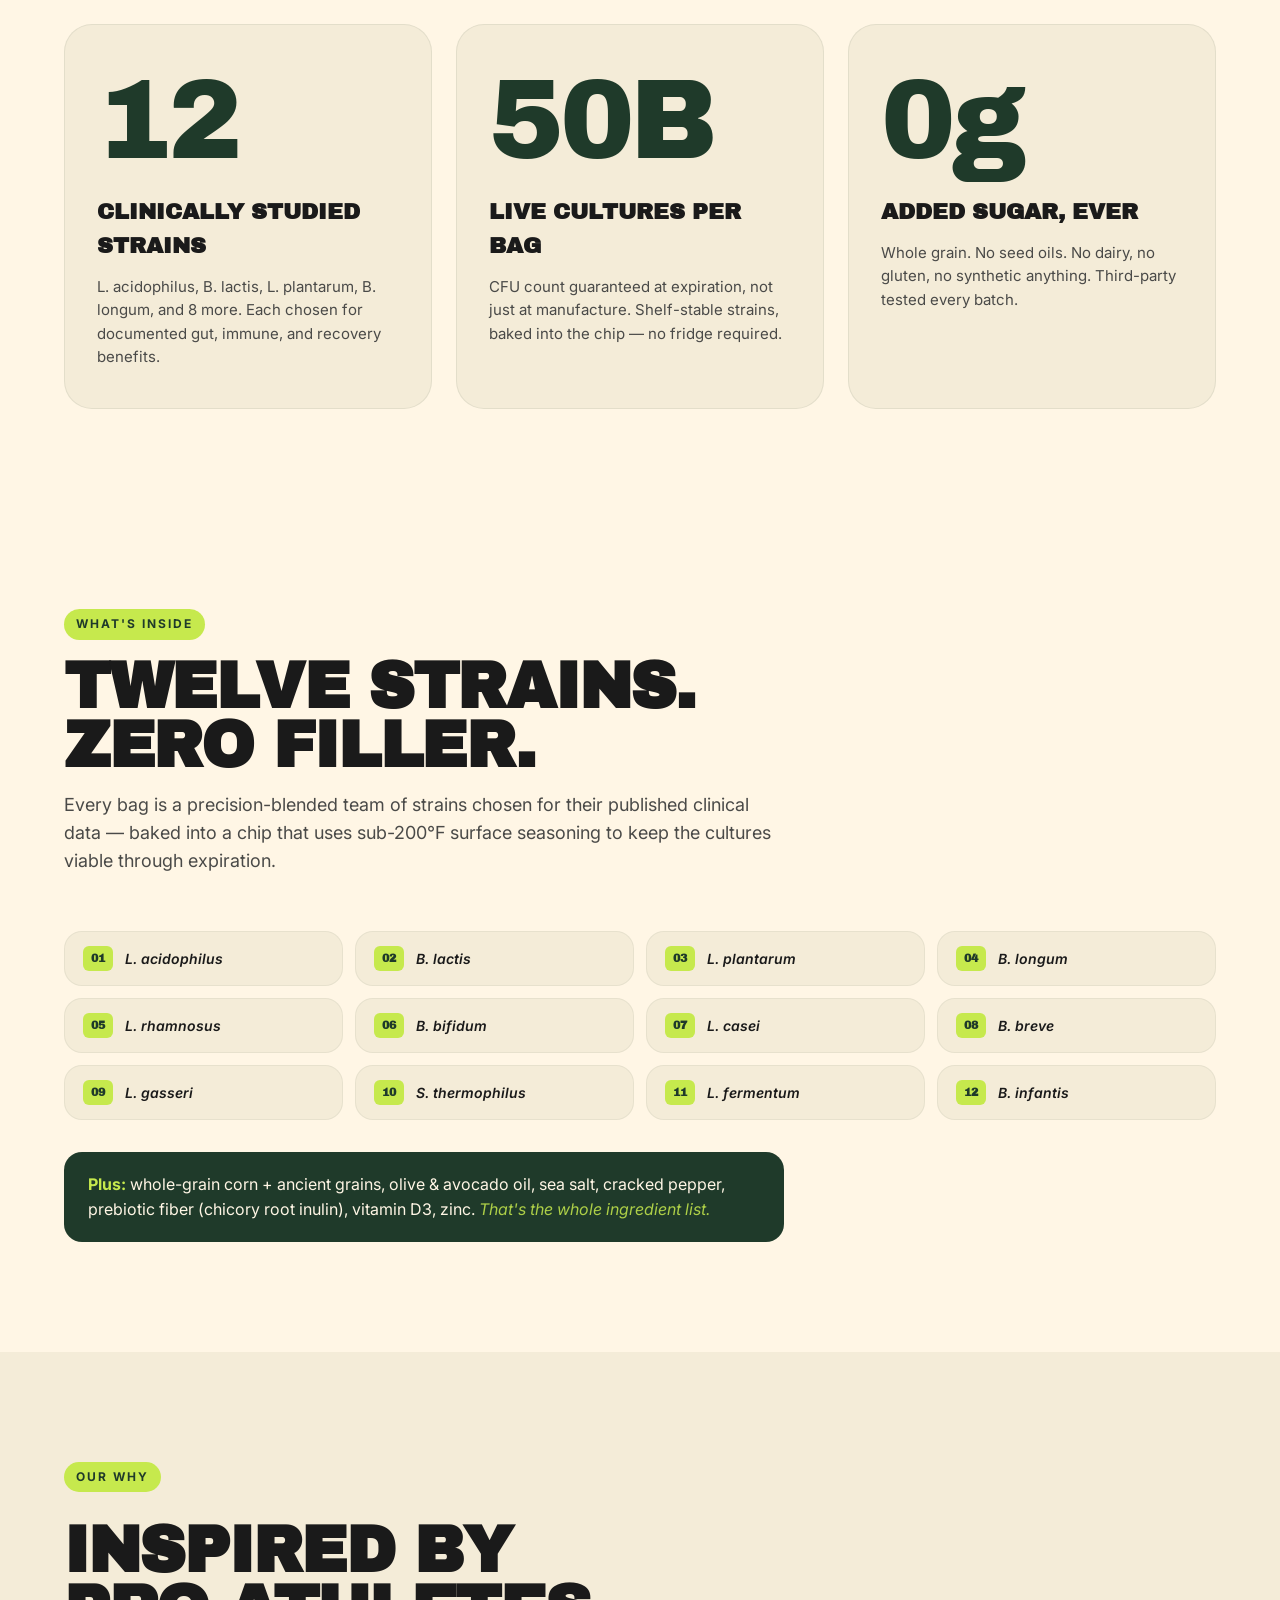
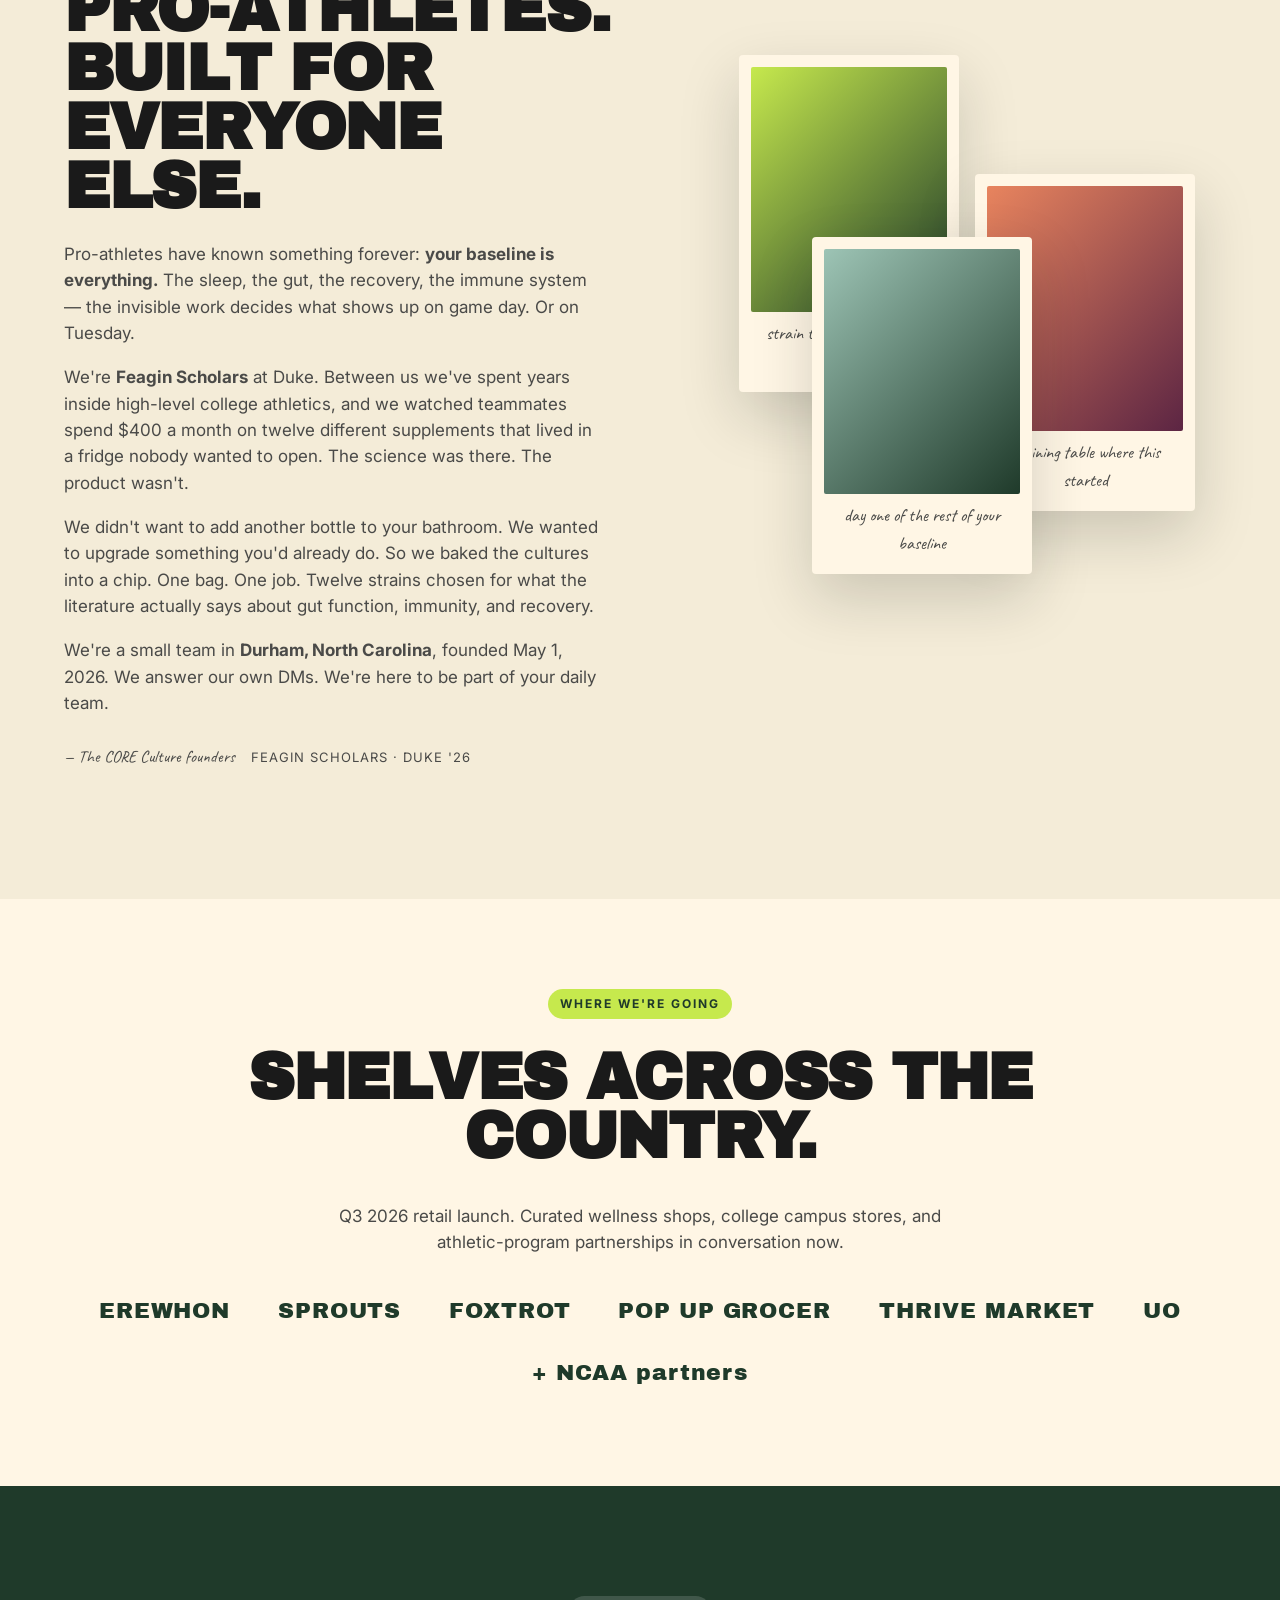
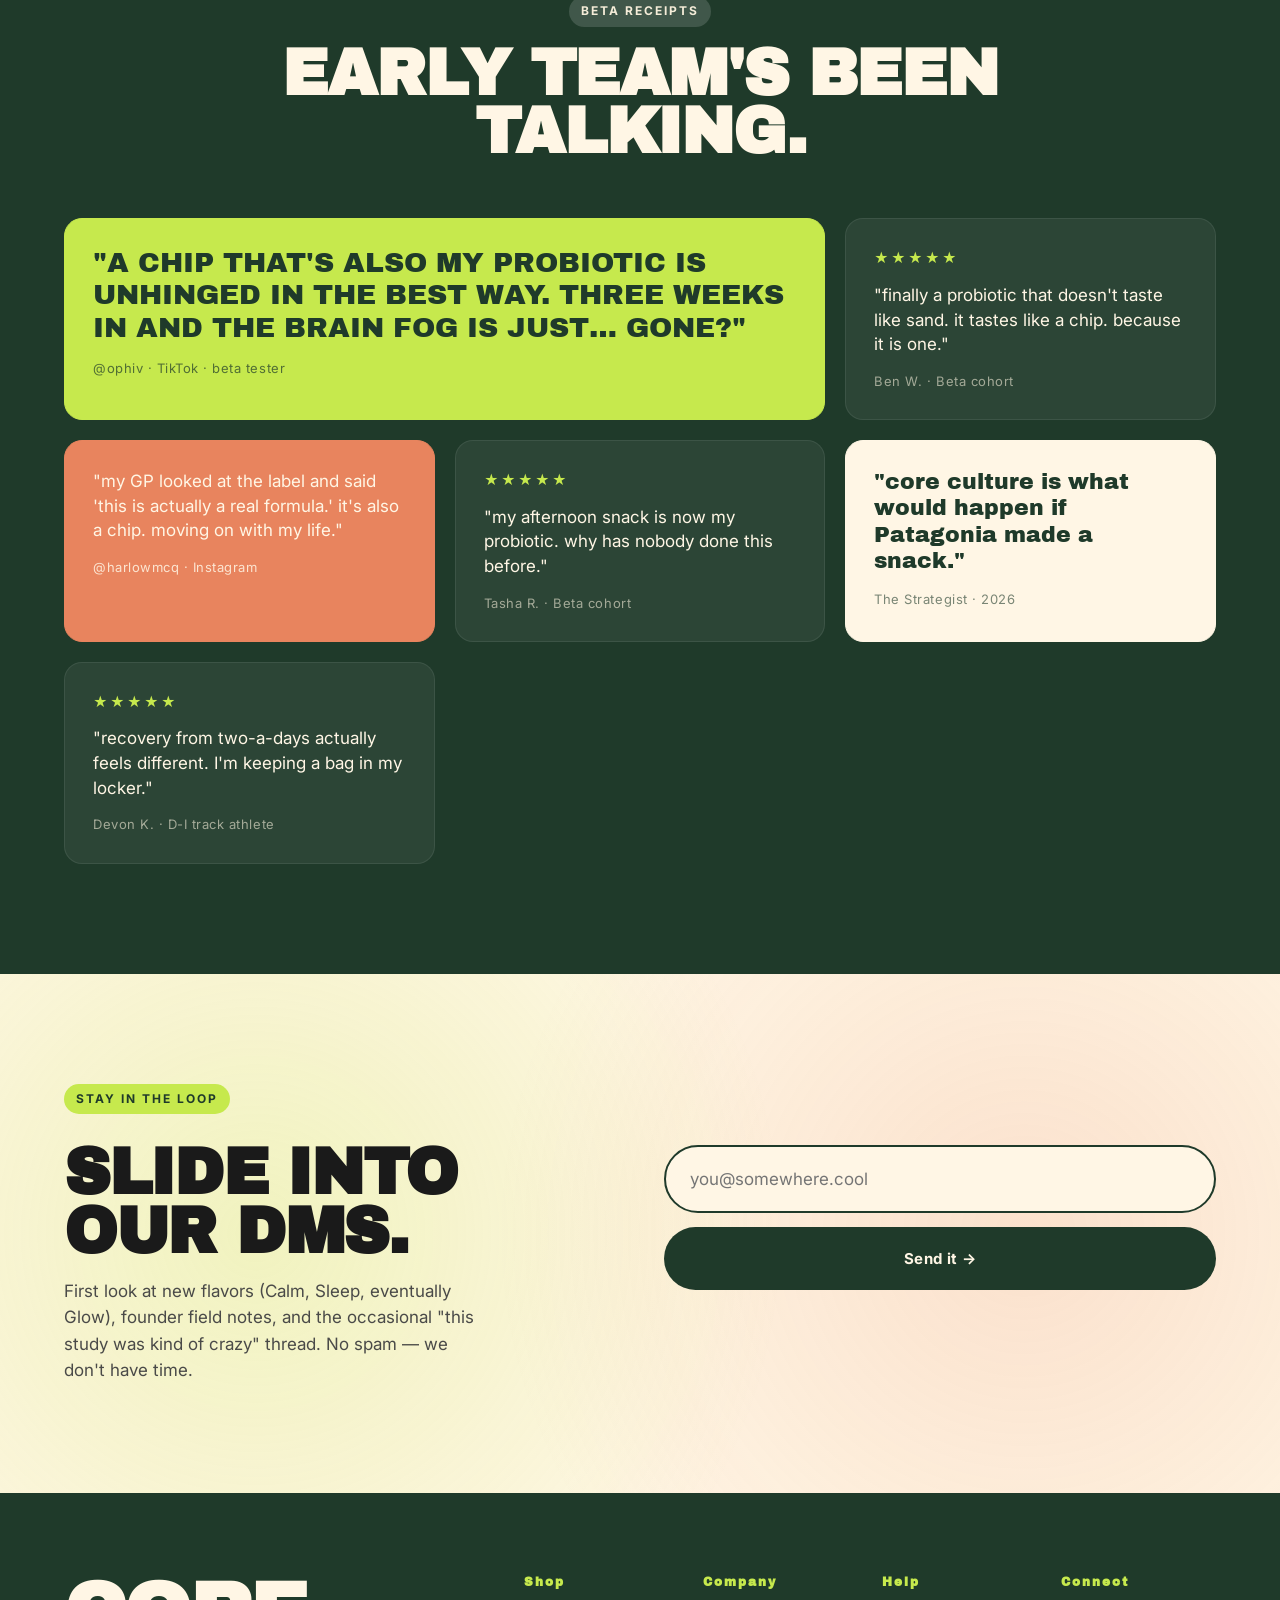
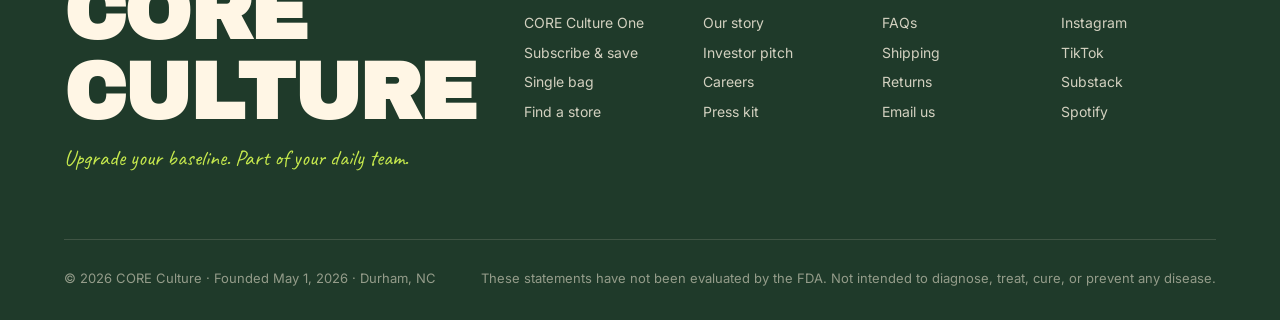
==== commit edcfceab: "Pivot product format: stick pack → probiotic chip CORE Culture One is now positioned as "the first p" ====
--- a/index.html
+++ b/index.html
@@ -4,11 +4,11 @@
   <meta charset="UTF-8" />
   <meta name="viewport" content="width=device-width, initial-scale=1.0" />
   <title>CORE Culture — Upgrade your baseline.</title>
-  <meta name="description" content="CORE Culture One: a daily probiotic stick built for your baseline. 12 clinically studied strains, 50 billion live cultures, zero added sugar. Athlete-inspired. Part of your daily team." />
+  <meta name="description" content="CORE Culture One: the first probiotic chip. 12 clinically studied strains, 50 billion live cultures, zero added sugar — baked into a real, whole-grain chip you'd already eat. Athlete-inspired. Part of your daily team." />
   <meta name="theme-color" content="#1F3A2A" />
 
   <meta property="og:title" content="CORE Culture — Upgrade your baseline." />
-  <meta property="og:description" content="The daily probiotic built for your baseline. 12 strains. 50B cultures. Part of your daily team." />
+  <meta property="og:description" content="The first probiotic chip. 12 strains. 50B cultures. No bottles, no powders. Part of your daily team." />
   <meta property="og:type" content="website" />
 
   <link rel="preconnect" href="https://fonts.googleapis.com" />
@@ -59,7 +59,7 @@
             <span class="hero__good">BASELINE<svg class="hero__scribble" viewBox="0 0 220 24" aria-hidden="true"><path d="M2 14 C 40 2, 90 24, 130 10 S 200 4, 218 16" fill="none" stroke="currentColor" stroke-width="3" stroke-linecap="round"/></svg></span>.
           </h1>
           <p class="hero__sub">
-            <strong>CORE Culture One</strong> is the daily probiotic built around the foundation pro-athletes obsess over — and the rest of us ignore. Twelve clinically studied strains. Fifty billion live cultures. One stick, every morning. We're here to be part of your daily team.
+            <strong>CORE Culture One</strong> is the first probiotic chip — a real, whole-grain snack with twelve clinically studied strains and fifty billion live cultures baked into every bag. No bottles. No powders. We didn't want to add another bottle to your bathroom — we wanted to upgrade something you'd already do. We're here to be part of your daily team.
           </p>
           <div class="hero__cta">
             <a href="#product" class="btn btn--primary">Start the routine</a>
@@ -67,7 +67,7 @@
           </div>
           <div class="hero__meta">
             <div><strong>Day 01</strong> Now shipping</div>
-            <div><strong>50B</strong> CFU per stick</div>
+            <div><strong>50B</strong> CFU per bag</div>
             <div><strong>12</strong> strains</div>
             <div><strong>0g</strong> added sugar</div>
           </div>
@@ -76,58 +76,52 @@
         <div class="hero__art" aria-hidden="true">
           <svg viewBox="0 0 480 540" class="hero__bag">
             <defs>
-              <linearGradient id="stickGrad" x1="0" y1="0" x2="0" y2="1">
+              <linearGradient id="bagGrad" x1="0" y1="0" x2="0" y2="1">
                 <stop offset="0" stop-color="#2A4D38"/>
                 <stop offset="1" stop-color="#15301F"/>
               </linearGradient>
               <pattern id="dots" x="0" y="0" width="14" height="14" patternUnits="userSpaceOnUse">
-                <circle cx="2" cy="2" r="1.2" fill="#C6E94D" opacity=".22"/>
+                <circle cx="2" cy="2" r="1.2" fill="#C6E94D" opacity=".25"/>
               </pattern>
             </defs>
 
-            <g transform="translate(150 40) rotate(-8 90 240)">
-              <path d="M0 28 L8 18 L16 28 L24 18 L32 28 L40 18 L48 28 L56 18 L64 28 L72 18 L80 28 L88 18 L96 28 L104 18 L112 28 L120 18 L128 28 L136 18 L144 28 L152 18 L160 28 L168 18 L176 28 L184 18 L192 28 Z" fill="#15301F"/>
-              <path d="M0 28 L192 28 L192 470 Q96 482 0 470 Z" fill="url(#stickGrad)"/>
-              <path d="M0 28 L192 28 L192 470 Q96 482 0 470 Z" fill="url(#dots)"/>
-              <line x1="8" y1="60" x2="184" y2="60" stroke="#C6E94D" stroke-dasharray="3 4" stroke-width="1.5" opacity=".7"/>
-              <text x="96" y="120" text-anchor="middle" fill="#C6E94D" font-family="Inter" font-size="11" letter-spacing="3" font-weight="700">CORE CULTURE</text>
-              <text x="96" y="220" text-anchor="middle" fill="#F4ECD8" font-family="Archivo Black" font-size="76">ONE</text>
-              <line x1="40" y1="250" x2="152" y2="250" stroke="#C6E94D" stroke-width="1.5" opacity=".5"/>
-              <text x="96" y="280" text-anchor="middle" fill="#F4ECD8" font-family="Inter" font-size="10" letter-spacing="2.5" font-weight="600">DAILY PROBIOTIC</text>
-              <circle cx="96" cy="350" r="44" fill="#C6E94D"/>
-              <text x="96" y="346" text-anchor="middle" fill="#1F3A2A" font-family="Archivo Black" font-size="18">12</text>
-              <text x="96" y="362" text-anchor="middle" fill="#1F3A2A" font-family="Inter" font-size="8" letter-spacing="2" font-weight="700">STRAINS · 50B</text>
-              <text x="96" y="372" text-anchor="middle" fill="#1F3A2A" font-family="Inter" font-size="7" letter-spacing="1.5">LIVE CULTURES</text>
-              <text x="96" y="430" text-anchor="middle" fill="#F4ECD8" font-family="Caveat" font-weight="700" font-size="22">part of your daily team</text>
-              <text x="96" y="455" text-anchor="middle" fill="#C6E94D" font-family="Inter" font-size="9" letter-spacing="2">2.5g · 1 STICK · NET WT</text>
+            <!-- main chip bag, tilted -->
+            <g transform="translate(70 50) rotate(-6 180 240)">
+              <path d="M30 20 Q180 0 330 20 L340 470 Q180 490 20 470 Z" fill="url(#bagGrad)"/>
+              <path d="M30 20 Q180 0 330 20 L340 470 Q180 490 20 470 Z" fill="url(#dots)"/>
+              <path d="M30 20 Q180 0 330 20 L325 60 Q180 42 35 60 Z" fill="#15301F" opacity=".6"/>
+              <text x="180" y="120" text-anchor="middle" fill="#C6E94D" font-family="Inter" font-size="13" letter-spacing="3" font-weight="700">CORE CULTURE</text>
+              <text x="180" y="210" text-anchor="middle" fill="#F4ECD8" font-family="Archivo Black" font-size="84">ONE</text>
+              <text x="180" y="240" text-anchor="middle" fill="#C6E94D" font-family="Inter" font-size="12" letter-spacing="3" font-weight="700">PROBIOTIC CHIP</text>
+              <circle cx="180" cy="330" r="60" fill="#C6E94D"/>
+              <text x="180" y="324" text-anchor="middle" fill="#1F3A2A" font-family="Archivo Black" font-size="24">12</text>
+              <text x="180" y="346" text-anchor="middle" fill="#1F3A2A" font-family="Inter" font-size="9" letter-spacing="2" font-weight="700">STRAINS · 50B</text>
+              <text x="180" y="358" text-anchor="middle" fill="#1F3A2A" font-family="Inter" font-size="8" letter-spacing="1.5">LIVE CULTURES</text>
+              <rect x="40" y="420" width="280" height="2" fill="#C6E94D" opacity=".5"/>
+              <text x="180" y="445" text-anchor="middle" fill="#F4ECD8" font-family="Caveat" font-weight="700" font-size="22">part of your daily team</text>
+              <text x="180" y="465" text-anchor="middle" fill="#C6E94D" font-family="Inter" font-size="10" letter-spacing="2">5 OZ · NET WT 142g</text>
             </g>
 
+            <!-- floating chips -->
             <g class="float-1">
-              <circle cx="60" cy="130" r="32" fill="#FFD86B"/>
-              <circle cx="60" cy="130" r="24" fill="#FFE89A"/>
-              <g stroke="#E8C063" stroke-width="1.5" fill="none">
-                <line x1="60" y1="106" x2="60" y2="154"/>
-                <line x1="36" y1="130" x2="84" y2="130"/>
-                <line x1="42" y1="113" x2="78" y2="147"/>
-                <line x1="42" y1="147" x2="78" y2="113"/>
-              </g>
+              <ellipse cx="60" cy="120" rx="38" ry="26" fill="#E8C063" transform="rotate(-15 60 120)"/>
+              <ellipse cx="60" cy="120" rx="32" ry="20" fill="#D9A93F" transform="rotate(-15 60 120)" opacity=".5"/>
             </g>
             <g class="float-2">
-              <path d="M420 90 Q452 70 458 110 Q426 130 420 90 Z" fill="#9DC4B5"/>
-              <path d="M425 96 L 450 116" stroke="#1F3A2A" stroke-width="1.5"/>
-              <path d="M428 102 L 442 110 M432 92 L 446 102" stroke="#1F3A2A" stroke-width="1" opacity=".6"/>
+              <ellipse cx="430" cy="80" rx="34" ry="22" fill="#E8C063" transform="rotate(20 430 80)"/>
             </g>
             <g class="float-3">
-              <circle cx="430" cy="430" r="22" fill="#5C2543"/>
-              <circle cx="424" cy="424" r="6" fill="#E8845E" opacity=".6"/>
-              <path d="M422 408 Q 430 402 438 408" stroke="#9DC4B5" stroke-width="2" fill="none"/>
+              <ellipse cx="420" cy="440" rx="40" ry="26" fill="#E8C063" transform="rotate(-25 420 440)"/>
             </g>
-            <g transform="translate(40 400)" opacity=".7">
-              <path d="M0 -16 L 4 -4 L 16 0 L 4 4 L 0 16 L -4 4 L -16 0 L -4 -4 Z" fill="#E8C063"/>
+            <!-- mint/rosemary leaf -->
+            <path d="M30 380 Q60 360 90 390 Q60 410 30 380" fill="#C6E94D"/>
+            <path d="M55 375 L 65 400" stroke="#1F3A2A" stroke-width="1.5"/>
+            <!-- sparkle -->
+            <g transform="translate(40 200)" opacity=".65">
+              <path d="M0 -14 L 3 -3 L 14 0 L 3 3 L 0 14 L -3 3 L -14 0 L -3 -3 Z" fill="#E8C063"/>
             </g>
-            <path d="M380 480 Q 390 460 400 480 Q 390 498 380 480 Z" fill="#9DC4B5" opacity=".7"/>
           </svg>
-          <div class="hero__sticker hero__sticker--1"><span>NEW DROP</span></div>
+          <div class="hero__sticker hero__sticker--1"><span>FIRST DROP</span></div>
           <div class="hero__sticker hero__sticker--2"><span>50B CFU ✺ DAILY</span></div>
         </div>
       </div>
@@ -136,20 +130,20 @@
     <!-- MARQUEE -->
     <section class="marquee" aria-hidden="true">
       <div class="marquee__track">
+        <span>★ THE FIRST PROBIOTIC CHIP</span>
         <span>★ 12 STRAINS</span>
-        <span>★ 50B CFU</span>
+        <span>★ 50B CFU PER BAG</span>
+        <span>★ WHOLE GRAIN</span>
+        <span>★ NO SEED OILS</span>
         <span>★ 0g ADDED SUGAR</span>
-        <span>★ DAIRY-FREE</span>
         <span>★ THIRD-PARTY TESTED</span>
-        <span>★ ATHLETE-INSPIRED</span>
-        <span>★ MADE IN USA</span>
+        <span>★ THE FIRST PROBIOTIC CHIP</span>
         <span>★ 12 STRAINS</span>
-        <span>★ 50B CFU</span>
+        <span>★ 50B CFU PER BAG</span>
+        <span>★ WHOLE GRAIN</span>
+        <span>★ NO SEED OILS</span>
         <span>★ 0g ADDED SUGAR</span>
-        <span>★ DAIRY-FREE</span>
         <span>★ THIRD-PARTY TESTED</span>
-        <span>★ ATHLETE-INSPIRED</span>
-        <span>★ MADE IN USA</span>
       </div>
     </section>
 
@@ -158,103 +152,106 @@
       <div class="container">
         <header class="section-head">
           <span class="eyebrow">Meet The One</span>
-          <h2 class="display section-head__title">One stick.<br/>One routine.<br/>Every morning.</h2>
-          <p class="section-head__sub">CORE Culture One is a once-a-day probiotic stick. Tear it open, mix it into water, juice, or your morning coffee, and get on with your life. Neutral citrus finish — zero chalk, zero theatrics.</p>
+          <h2 class="display section-head__title">One bag.<br/>One routine.<br/>Every day.</h2>
+          <p class="section-head__sub">CORE Culture One is the first probiotic chip — whole-grain corn and ancient grains, fried in olive and avocado oil, seasoned with sea salt and cracked pepper, and engineered with twelve clinically studied strains baked right in. One bag a day. That's the whole routine.</p>
         </header>
 
         <div class="products__grid">
+          <!-- The Tryout: Single bag -->
           <article class="card" data-color="aqua">
             <div class="card__art">
               <svg viewBox="0 0 240 280" class="card__bag" aria-hidden="true">
-                <path d="M70 20 L75 12 L80 20 L85 12 L90 20 L95 12 L100 20 L105 12 L110 20 L115 12 L120 20 L125 12 L130 20 L135 12 L140 20 L145 12 L150 20 L155 12 L160 20 L165 12 L170 20 Z" fill="#7FA89A"/>
-                <path d="M70 20 L170 20 L170 250 Q120 260 70 250 Z" fill="#9DC4B5"/>
-                <line x1="78" y1="38" x2="162" y2="38" stroke="#1F3A2A" stroke-dasharray="2 3" opacity=".5"/>
-                <text x="120" y="80" text-anchor="middle" fill="#1F3A2A" font-family="Inter" font-size="8" letter-spacing="2" font-weight="700">CORE CULTURE</text>
-                <text x="120" y="148" text-anchor="middle" fill="#1F3A2A" font-family="Archivo Black" font-size="38">ONE</text>
-                <text x="120" y="170" text-anchor="middle" fill="#1F3A2A" font-family="Inter" font-size="7" letter-spacing="2">DAILY PROBIOTIC</text>
-                <circle cx="120" cy="210" r="22" fill="#1F3A2A"/>
-                <text x="120" y="215" text-anchor="middle" fill="#C6E94D" font-family="Archivo Black" font-size="14">7</text>
+                <path d="M20 20 Q120 8 220 20 L226 260 Q120 272 14 260 Z" fill="#7FA89A"/>
+                <path d="M20 20 Q120 8 220 20 L218 50 Q120 38 22 50 Z" fill="#5C8A7A"/>
+                <text x="120" y="80" text-anchor="middle" fill="#1F3A2A" font-family="Inter" font-size="9" letter-spacing="3" font-weight="700">CORE CULTURE</text>
+                <text x="120" y="148" text-anchor="middle" fill="#1F3A2A" font-family="Archivo Black" font-size="42">ONE</text>
+                <text x="120" y="170" text-anchor="middle" fill="#1F3A2A" font-family="Inter" font-size="7" letter-spacing="2.5">PROBIOTIC CHIP</text>
+                <circle cx="120" cy="210" r="26" fill="#1F3A2A"/>
+                <text x="120" y="208" text-anchor="middle" fill="#C6E94D" font-family="Archivo Black" font-size="11">12</text>
+                <text x="120" y="220" text-anchor="middle" fill="#C6E94D" font-family="Inter" font-size="6" letter-spacing="1">STRAINS</text>
               </svg>
             </div>
             <div class="card__body">
               <span class="card__tag">THE TRYOUT</span>
-              <h3 class="card__name">7-Stick Trial</h3>
-              <p class="card__desc">A week's worth. See how a routine feels.</p>
+              <h3 class="card__name">Single Bag</h3>
+              <p class="card__desc">5 oz. One day's serving. See if it's your team.</p>
               <ul class="card__stats">
-                <li><strong>7</strong>sticks</li>
+                <li><strong>5oz</strong>bag</li>
                 <li><strong>50B</strong>CFU</li>
-                <li><strong>$1.30</strong>/serving</li>
+                <li><strong>140</strong>cal</li>
               </ul>
-              <button class="btn btn--ghost card__btn">Add — $9</button>
-            </div>
-          </article>
-
+              <button class="btn btn--ghost card__btn">Add — $5.99</button>
+            </div>
+          </article>
+
+          <!-- The Starter: 6-pack -->
           <article class="card" data-color="green">
             <div class="card__art">
               <svg viewBox="0 0 240 280" class="card__bag" aria-hidden="true">
-                <path d="M70 20 L75 12 L80 20 L85 12 L90 20 L95 12 L100 20 L105 12 L110 20 L115 12 L120 20 L125 12 L130 20 L135 12 L140 20 L145 12 L150 20 L155 12 L160 20 L165 12 L170 20 Z" fill="#15301F"/>
-                <path d="M70 20 L170 20 L170 250 Q120 260 70 250 Z" fill="#1F3A2A"/>
-                <line x1="78" y1="38" x2="162" y2="38" stroke="#C6E94D" stroke-dasharray="2 3" opacity=".7"/>
-                <text x="120" y="80" text-anchor="middle" fill="#C6E94D" font-family="Inter" font-size="8" letter-spacing="2" font-weight="700">CORE CULTURE</text>
-                <text x="120" y="148" text-anchor="middle" fill="#F4ECD8" font-family="Archivo Black" font-size="38">ONE</text>
-                <text x="120" y="170" text-anchor="middle" fill="#F4ECD8" font-family="Inter" font-size="7" letter-spacing="2">DAILY PROBIOTIC</text>
-                <circle cx="120" cy="210" r="22" fill="#C6E94D"/>
-                <text x="120" y="215" text-anchor="middle" fill="#1F3A2A" font-family="Archivo Black" font-size="14">30</text>
+                <path d="M20 20 Q120 8 220 20 L226 260 Q120 272 14 260 Z" fill="#1F3A2A"/>
+                <path d="M20 20 Q120 8 220 20 L218 50 Q120 38 22 50 Z" fill="#15301F"/>
+                <text x="120" y="80" text-anchor="middle" fill="#C6E94D" font-family="Inter" font-size="9" letter-spacing="3" font-weight="700">CORE CULTURE</text>
+                <text x="120" y="148" text-anchor="middle" fill="#F4ECD8" font-family="Archivo Black" font-size="42">ONE</text>
+                <text x="120" y="170" text-anchor="middle" fill="#F4ECD8" font-family="Inter" font-size="7" letter-spacing="2.5">PROBIOTIC CHIP</text>
+                <circle cx="120" cy="210" r="26" fill="#C6E94D"/>
+                <text x="120" y="208" text-anchor="middle" fill="#1F3A2A" font-family="Archivo Black" font-size="11">12</text>
+                <text x="120" y="220" text-anchor="middle" fill="#1F3A2A" font-family="Inter" font-size="6" letter-spacing="1">STRAINS</text>
               </svg>
             </div>
             <div class="card__body">
               <span class="card__tag">THE STARTER · BEST SELLER</span>
-              <h3 class="card__name">30-Day Box</h3>
-              <p class="card__desc">A month, in one box. No commitment.</p>
+              <h3 class="card__name">6-Bag Multipack</h3>
+              <p class="card__desc">Two weeks of snacks. No commitment.</p>
               <ul class="card__stats">
-                <li><strong>30</strong>sticks</li>
+                <li><strong>6</strong>bags</li>
                 <li><strong>50B</strong>CFU</li>
-                <li><strong>$1.20</strong>/serving</li>
+                <li><strong>$5.33</strong>/bag</li>
               </ul>
-              <button class="btn btn--ghost card__btn">Add — $36</button>
-            </div>
-          </article>
-
+              <button class="btn btn--ghost card__btn">Add — $32</button>
+            </div>
+          </article>
+
+          <!-- The Team: subscription -->
           <article class="card" data-color="coral">
             <div class="card__art">
               <svg viewBox="0 0 240 280" class="card__bag" aria-hidden="true">
-                <path d="M70 20 L75 12 L80 20 L85 12 L90 20 L95 12 L100 20 L105 12 L110 20 L115 12 L120 20 L125 12 L130 20 L135 12 L140 20 L145 12 L150 20 L155 12 L160 20 L165 12 L170 20 Z" fill="#C5664A"/>
-                <path d="M70 20 L170 20 L170 250 Q120 260 70 250 Z" fill="#E8845E"/>
-                <line x1="78" y1="38" x2="162" y2="38" stroke="#FFE89A" stroke-dasharray="2 3" opacity=".7"/>
-                <text x="120" y="80" text-anchor="middle" fill="#FFF6E5" font-family="Inter" font-size="8" letter-spacing="2" font-weight="700">CORE CULTURE</text>
-                <text x="120" y="148" text-anchor="middle" fill="#FFF6E5" font-family="Archivo Black" font-size="38">ONE</text>
-                <text x="120" y="170" text-anchor="middle" fill="#FFF6E5" font-family="Inter" font-size="7" letter-spacing="2">DAILY PROBIOTIC</text>
+                <path d="M20 20 Q120 8 220 20 L226 260 Q120 272 14 260 Z" fill="#E8845E"/>
+                <path d="M20 20 Q120 8 220 20 L218 50 Q120 38 22 50 Z" fill="#C5664A"/>
+                <text x="120" y="80" text-anchor="middle" fill="#FFF6E5" font-family="Inter" font-size="9" letter-spacing="3" font-weight="700">CORE CULTURE</text>
+                <text x="120" y="148" text-anchor="middle" fill="#FFF6E5" font-family="Archivo Black" font-size="42">ONE</text>
+                <text x="120" y="170" text-anchor="middle" fill="#FFF6E5" font-family="Inter" font-size="7" letter-spacing="2.5">PROBIOTIC CHIP</text>
                 <path d="M104 198 a16 16 0 1 0 32 0 a16 16 0 1 0 -32 0 M120 184 v-6 M132 192 l4 -2" stroke="#FFF6E5" stroke-width="2" fill="none" stroke-linecap="round"/>
               </svg>
             </div>
             <div class="card__body">
               <span class="card__tag">THE TEAM</span>
               <h3 class="card__name">Subscribe &amp; Save</h3>
-              <p class="card__desc">30 sticks every month. Pause or cancel any time.</p>
+              <p class="card__desc">6 bags every two weeks. Pause or cancel any time.</p>
               <ul class="card__stats">
-                <li><strong>30</strong>/mo</li>
-                <li><strong>17%</strong>off</li>
-                <li><strong>$1.00</strong>/serving</li>
+                <li><strong>6</strong>/2wk</li>
+                <li><strong>13%</strong>off</li>
+                <li><strong>$4.67</strong>/bag</li>
               </ul>
-              <button class="btn btn--ghost card__btn">Start — $30/mo</button>
-            </div>
-          </article>
-
+              <button class="btn btn--ghost card__btn">Start — $28/2wk</button>
+            </div>
+          </article>
+
+          <!-- Next Drop -->
           <article class="card" data-color="beet">
             <div class="card__art">
               <svg viewBox="0 0 240 280" class="card__bag" aria-hidden="true">
-                <path d="M70 20 L75 12 L80 20 L85 12 L90 20 L95 12 L100 20 L105 12 L110 20 L115 12 L120 20 L125 12 L130 20 L135 12 L140 20 L145 12 L150 20 L155 12 L160 20 L165 12 L170 20 Z" fill="#42182F"/>
-                <path d="M70 20 L170 20 L170 250 Q120 260 70 250 Z" fill="#5C2543"/>
-                <text x="120" y="80" text-anchor="middle" fill="#E8C063" font-family="Inter" font-size="8" letter-spacing="2" font-weight="700">CORE CULTURE</text>
-                <text x="120" y="150" text-anchor="middle" fill="#FFF6E5" font-family="Archivo Black" font-size="32">CALM</text>
-                <text x="120" y="172" text-anchor="middle" fill="#FFF6E5" font-family="Inter" font-size="7" letter-spacing="2">EVENING BLEND</text>
+                <path d="M20 20 Q120 8 220 20 L226 260 Q120 272 14 260 Z" fill="#5C2543"/>
+                <path d="M20 20 Q120 8 220 20 L218 50 Q120 38 22 50 Z" fill="#42182F"/>
+                <text x="120" y="80" text-anchor="middle" fill="#E8C063" font-family="Inter" font-size="9" letter-spacing="3" font-weight="700">CORE CULTURE</text>
+                <text x="120" y="146" text-anchor="middle" fill="#FFF6E5" font-family="Archivo Black" font-size="34">CALM</text>
+                <text x="120" y="170" text-anchor="middle" fill="#FFF6E5" font-family="Inter" font-size="7" letter-spacing="2.5">EVENING CHIP</text>
                 <text x="120" y="220" text-anchor="middle" fill="#E8C063" font-family="Caveat" font-size="22" font-weight="700">coming soon</text>
               </svg>
             </div>
             <div class="card__body">
               <span class="card__tag">NEXT DROP</span>
               <h3 class="card__name">CORE Culture Calm</h3>
-              <p class="card__desc">Evening blend. Probiotics + ashwagandha + magnesium.</p>
+              <p class="card__desc">Evening chip. Probiotics + ashwagandha + magnesium, herb-roasted.</p>
               <ul class="card__stats">
                 <li><strong>Q3</strong>2026</li>
                 <li><strong>—</strong></li>
@@ -268,8 +265,8 @@
         <div class="bundle">
           <div>
             <span class="eyebrow">First-time offer</span>
-            <h3 class="bundle__title">Try your first month for $24.</h3>
-            <p>$12 off The Team for new subscribers. Compostable sticks, free shipping. <strong>Cancel any time.</strong></p>
+            <h3 class="bundle__title">Start your team for $20.</h3>
+            <p>$8 off your first 6-bag subscription. Free shipping. <strong>Cancel any time.</strong></p>
           </div>
           <a href="#" class="btn btn--primary">Claim the offer</a>
         </div>
@@ -281,19 +278,19 @@
       <div class="container">
         <header class="section-head section-head--center">
           <span class="eyebrow">How it works</span>
-          <h2 class="display">Three steps. Thirty seconds.</h2>
+          <h2 class="display">No bottles. No powders. Just a snack.</h2>
         </header>
 
         <div class="how__grid">
           <div class="how__step">
             <div class="how__num">01</div>
-            <h3>Tear &amp; pour</h3>
-            <p>Snap the stick at the perforation. Pour the powder into 6–8 oz of water, juice, or your morning coffee.</p>
+            <h3>Open the bag</h3>
+            <p>Real chip, real crunch. Whole-grain corn and ancient grains, fried in olive and avocado oil. Sea salt and cracked pepper to start.</p>
           </div>
           <div class="how__step">
             <div class="how__num">02</div>
-            <h3>Stir &amp; sip</h3>
-            <p>Quick stir, drink it down. Neutral citrus finish, dissolves in seconds, no chalky aftertaste, no funk.</p>
+            <h3>Snack with intent</h3>
+            <p>One bag a day, anywhere — desk, post-workout, between classes. Twelve strains and 50 billion live cultures, baked right in.</p>
           </div>
           <div class="how__step">
             <div class="how__num">03</div>
@@ -315,25 +312,25 @@
           </div>
           <div class="pillar">
             <div class="pillar__num">50B</div>
-            <h3>live cultures per stick</h3>
-            <p>CFU count guaranteed at expiration, not just at manufacture. Shelf-stable. No fridge required, no excuses.</p>
+            <h3>live cultures per bag</h3>
+            <p>CFU count guaranteed at expiration, not just at manufacture. Shelf-stable strains, baked into the chip — no fridge required.</p>
           </div>
           <div class="pillar">
             <div class="pillar__num">0g</div>
             <h3>added sugar, ever</h3>
-            <p>Sweetened with a hint of monk fruit. No dairy, no gluten, no isolates, no synthetic anything. Third-party tested every batch.</p>
-          </div>
-        </div>
-      </div>
-    </section>
-
-    <!-- INSIDE THE STICK -->
+            <p>Whole grain. No seed oils. No dairy, no gluten, no synthetic anything. Third-party tested every batch.</p>
+          </div>
+        </div>
+      </div>
+    </section>
+
+    <!-- INSIDE THE CHIP -->
     <section class="inside">
       <div class="container">
         <header class="section-head">
           <span class="eyebrow">What's inside</span>
           <h2 class="display section-head__title">Twelve strains.<br/>Zero filler.</h2>
-          <p class="section-head__sub">Every stick is a precision-blended team of strains chosen for their published clinical data — not just because they sound good on a label.</p>
+          <p class="section-head__sub">Every bag is a precision-blended team of strains chosen for their published clinical data — baked into a chip that uses sub-200°F surface seasoning to keep the cultures viable through expiration.</p>
         </header>
 
         <div class="strain-grid">
@@ -351,7 +348,7 @@
           <div class="strain"><span>12</span> B. infantis</div>
         </div>
 
-        <p class="inside__plus"><strong>Plus:</strong> prebiotic fiber (chicory root inulin), vitamin D3, zinc. <em>That's the whole formula.</em></p>
+        <p class="inside__plus"><strong>Plus:</strong> whole-grain corn + ancient grains, olive &amp; avocado oil, sea salt, cracked pepper, prebiotic fiber (chicory root inulin), vitamin D3, zinc. <em>That's the whole ingredient list.</em></p>
       </div>
     </section>
 
@@ -363,7 +360,7 @@
           <h2 class="display">Inspired by pro-athletes.<br/>Built for everyone else.</h2>
           <p>Pro-athletes have known something forever: <strong>your baseline is everything.</strong> The sleep, the gut, the recovery, the immune system — the invisible work decides what shows up on game day. Or on Tuesday.</p>
           <p>We're <strong>Feagin Scholars</strong> at Duke. Between us we've spent years inside high-level college athletics, and we watched teammates spend $400 a month on twelve different supplements that lived in a fridge nobody wanted to open. The science was there. The product wasn't.</p>
-          <p>So we built it. One stick. One job. Twelve strains chosen for what the literature actually says about gut function, immunity, and recovery. The kind of thing we wanted on our own training table — and the kind of thing that should be on yours, whether you're D-I or just trying to feel like a person on Wednesday.</p>
+          <p>We didn't want to add another bottle to your bathroom. We wanted to upgrade something you'd already do. So we baked the cultures into a chip. One bag. One job. Twelve strains chosen for what the literature actually says about gut function, immunity, and recovery.</p>
           <p>We're a small team in <strong>Durham, North Carolina</strong>, founded May 1, 2026. We answer our own DMs. We're here to be part of your daily team.</p>
           <p class="story__sign">— The CORE Culture founders <span class="story__role">Feagin Scholars · Duke '26</span></p>
         </div>
@@ -388,7 +385,7 @@
     <section class="stockists" id="stockists">
       <div class="container">
         <span class="eyebrow">Where we're going</span>
-        <h2 class="display">Counters across the country.</h2>
+        <h2 class="display">Shelves across the country.</h2>
         <p style="max-width: 640px; margin: 0 auto 32px; color: var(--ink-soft);">Q3 2026 retail launch. Curated wellness shops, college campus stores, and athletic-program partnerships in conversation now.</p>
         <div class="stockists__logos">
           <span>EREWHON</span>
@@ -412,30 +409,30 @@
 
         <div class="social__grid">
           <article class="quote quote--lg">
-            <p>"I've been on CORE Culture for three weeks and the brain fog is just… gone? I don't know what to tell you. I'm a believer."</p>
+            <p>"a chip that's also my probiotic is unhinged in the best way. three weeks in and the brain fog is just… gone?"</p>
             <footer>@ophiv · TikTok · beta tester</footer>
           </article>
           <article class="quote">
             <div class="stars">★★★★★</div>
-            <p>"finally a probiotic that doesn't taste like sand."</p>
+            <p>"finally a probiotic that doesn't taste like sand. it tastes like a chip. because it is one."</p>
             <footer>Ben W. · Beta cohort</footer>
           </article>
           <article class="quote quote--accent">
-            <p>"my GP looked at the label and said 'this is actually a real formula.' moving on with my life."</p>
+            <p>"my GP looked at the label and said 'this is actually a real formula.' it's also a chip. moving on with my life."</p>
             <footer>@harlowmcq · Instagram</footer>
           </article>
           <article class="quote">
             <div class="stars">★★★★★</div>
-            <p>"my morning is now: alarm, water, CORE stick, coffee. it's part of my brain."</p>
+            <p>"my afternoon snack is now my probiotic. why has nobody done this before."</p>
             <footer>Tasha R. · Beta cohort</footer>
           </article>
           <article class="quote quote--dark">
-            <p>"core culture is what would happen if Patagonia made a probiotic."</p>
+            <p>"core culture is what would happen if Patagonia made a snack."</p>
             <footer>The Strategist · 2026</footer>
           </article>
           <article class="quote">
             <div class="stars">★★★★★</div>
-            <p>"recovery from two-a-days actually feels different. I'm keeping this in my bag."</p>
+            <p>"recovery from two-a-days actually feels different. I'm keeping a bag in my locker."</p>
             <footer>Devon K. · D-I track athlete</footer>
           </article>
         </div>
@@ -448,7 +445,7 @@
         <div>
           <span class="eyebrow">Stay in the loop</span>
           <h2 class="display">Slide into our DMs.</h2>
-          <p>First look at new drops (Calm, Sleep, eventually Glow), founder field notes, and the occasional "this study was kind of crazy" thread. No spam — we don't have time.</p>
+          <p>First look at new flavors (Calm, Sleep, eventually Glow), founder field notes, and the occasional "this study was kind of crazy" thread. No spam — we don't have time.</p>
         </div>
         <form class="newsletter__form" id="newsletterForm" novalidate>
           <label for="email" class="visually-hidden">Email address</label>
@@ -473,7 +470,7 @@
             <h4>Shop</h4>
             <a href="#product">CORE Culture One</a>
             <a href="#product">Subscribe &amp; save</a>
-            <a href="#product">Trial pack</a>
+            <a href="#product">Single bag</a>
             <a href="#stockists">Find a store</a>
           </div>
           <div>
